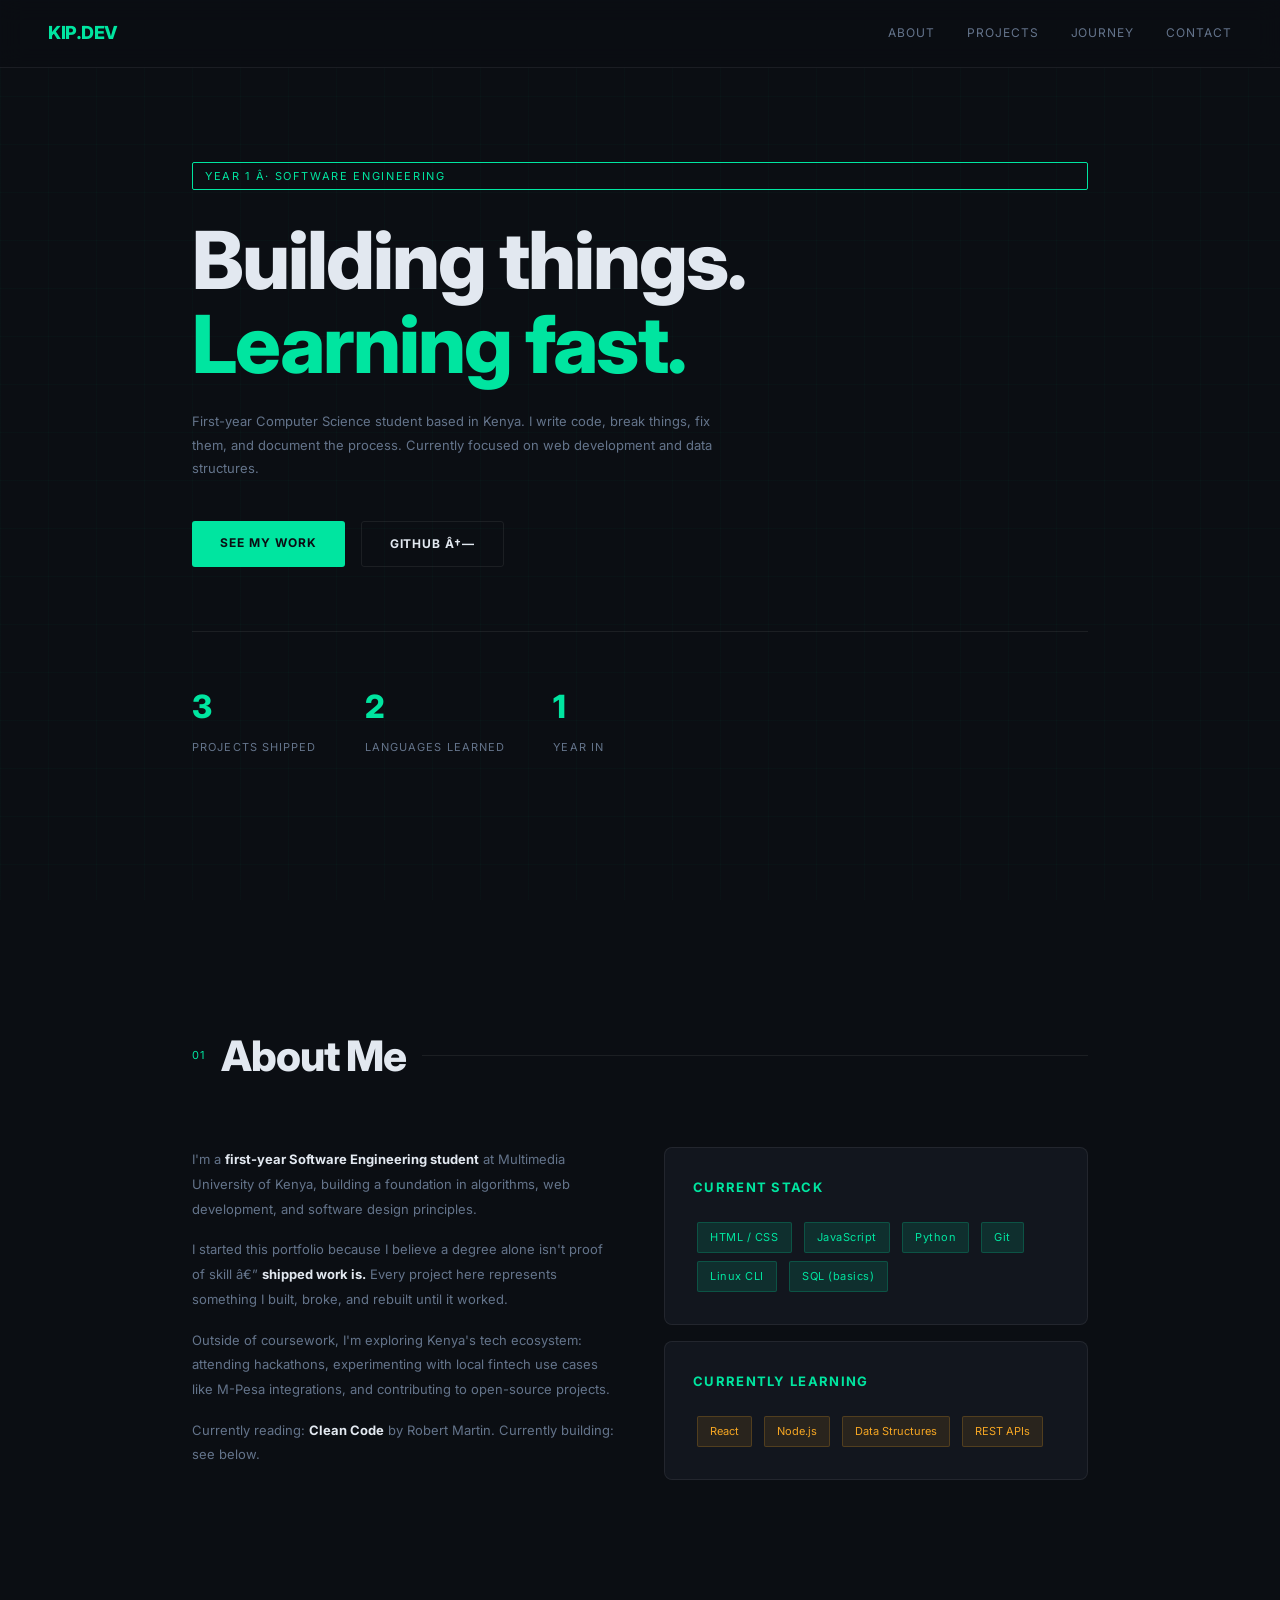
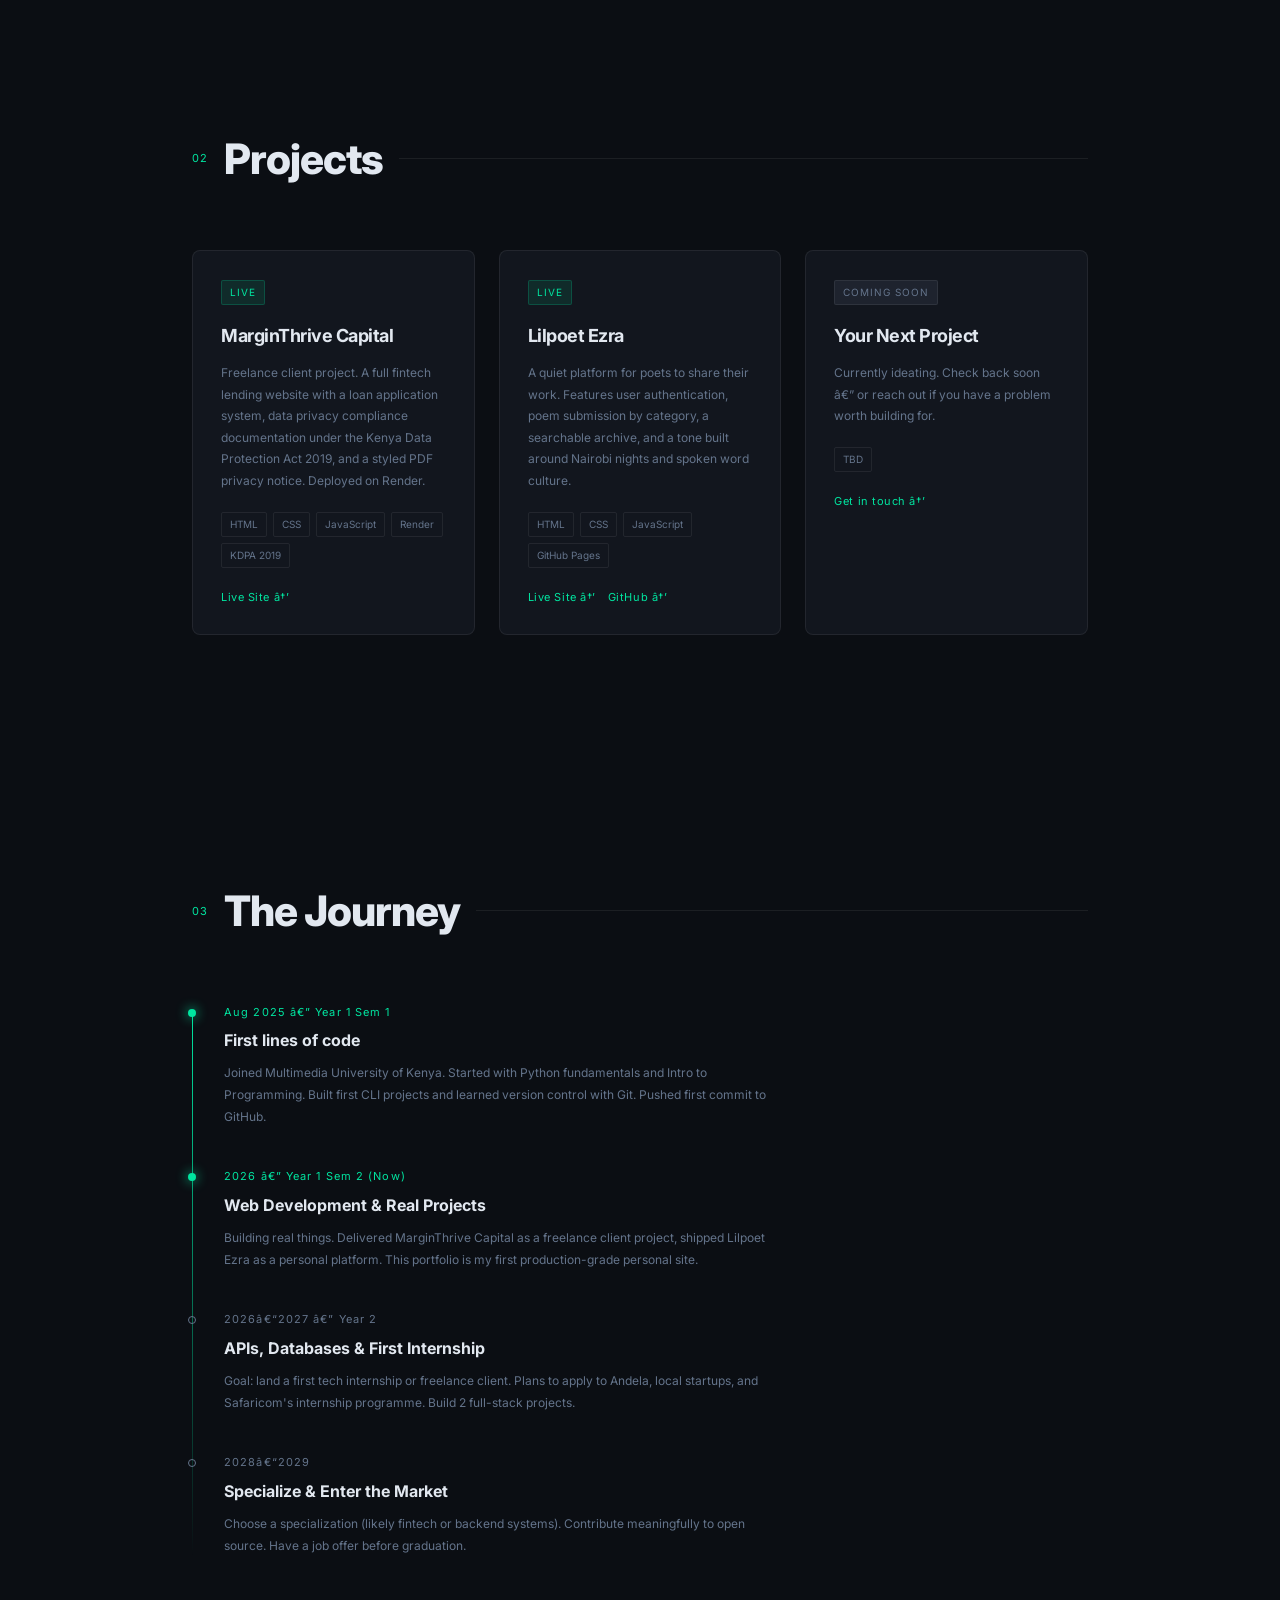
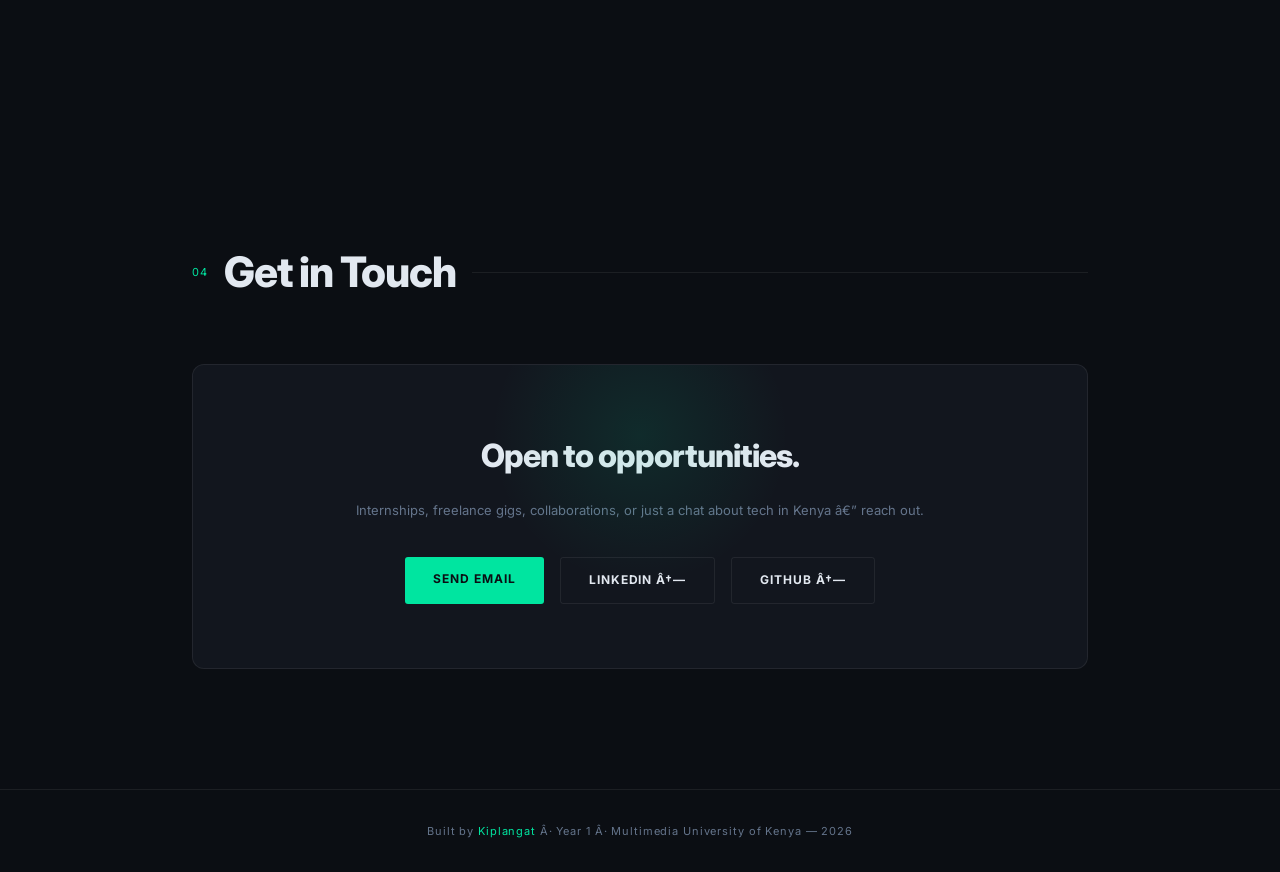
==== index.html @ d3eb3765 "Font changes" ====
﻿<!DOCTYPE html>
<html lang="en">

<head>
  <meta charset="UTF-8" />
  <meta name="viewport" content="width=device-width, initial-scale=1.0" />
  <meta name="description"
    content="Portfolio of Kiplangat, a first-year Software Engineering student in Kenya building web apps, fintech projects, and real-world software." />
  <title>Kiplangat â€” Software Engineer in Progress</title>
  <link
    href="https://fonts.googleapis.com/css2?family=Inter:wght@400;500;600;700;800&display=swap"
    rel="stylesheet" />
  <style>
    :root {
      --bg: #0b0e13;
      --surface: #12161e;
      --surface2: #1a1f2b;
      --green: #00e5a0;
      --green-dim: rgba(0, 229, 160, 0.12);
      --amber: #f5a623;
      --text: #e2e8f0;
      --muted: #64748b;
      --border: rgba(255, 255, 255, 0.07);
    }

    *,
    *::before,
    *::after {
      box-sizing: border-box;
      margin: 0;
      padding: 0;
    }

    html {
      scroll-behavior: smooth;
    }

    body {
      background: var(--bg);
      color: var(--text);
      font-family: 'Inter', sans-serif;
      font-size: 14px;
      line-height: 1.7;
      overflow-x: hidden;
    }

    /* â”€â”€ GRID NOISE OVERLAY â”€â”€ */
    body::before {
      content: '';
      position: fixed;
      inset: 0;
      background-image:
        linear-gradient(rgba(0, 229, 160, 0.025) 1px, transparent 1px),
        linear-gradient(90deg, rgba(0, 229, 160, 0.025) 1px, transparent 1px);
      background-size: 48px 48px;
      pointer-events: none;
      z-index: 0;
    }

    /* â”€â”€ NAV â”€â”€ */
    nav {
      position: fixed;
      top: 0;
      left: 0;
      right: 0;
      display: flex;
      justify-content: space-between;
      align-items: center;
      padding: 18px 48px;
      background: rgba(11, 14, 19, 0.85);
      backdrop-filter: blur(12px);
      border-bottom: 1px solid var(--border);
      z-index: 100;
    }

    .nav-logo {
      font-family: 'Inter', sans-serif;
      font-weight: 800;
      font-size: 18px;
      color: var(--green);
      letter-spacing: -0.5px;
    }

    .nav-links {
      display: flex;
      gap: 32px;
    }

    .nav-links a {
      color: var(--muted);
      text-decoration: none;
      font-size: 12px;
      letter-spacing: 0.08em;
      text-transform: uppercase;
      transition: color 0.2s;
    }

    .nav-links a:hover {
      color: var(--green);
    }

    /* â”€â”€ SECTIONS â”€â”€ */
    section {
      position: relative;
      z-index: 1;
      max-width: 960px;
      margin: 0 auto;
      padding: 120px 32px;
    }

    /* â”€â”€ HERO â”€â”€ */
    #hero {
      min-height: 100vh;
      display: flex;
      flex-direction: column;
      justify-content: center;
      padding-top: 140px;
    }

    .hero-tag {
      display: inline-block;
      font-size: 11px;
      letter-spacing: 0.15em;
      text-transform: uppercase;
      color: var(--green);
      border: 1px solid var(--green);
      padding: 4px 12px;
      border-radius: 2px;
      margin-bottom: 28px;
      opacity: 0;
      animation: fadeUp 0.6s 0.2s forwards;
    }

    h1 {
      font-family: 'Inter', sans-serif;
      font-size: clamp(42px, 7vw, 80px);
      font-weight: 800;
      line-height: 1.05;
      letter-spacing: -2px;
      opacity: 0;
      animation: fadeUp 0.6s 0.4s forwards;
    }

    h1 span {
      color: var(--green);
    }

    .hero-sub {
      margin-top: 24px;
      max-width: 520px;
      color: var(--muted);
      font-size: 13px;
      line-height: 1.8;
      opacity: 0;
      animation: fadeUp 0.6s 0.6s forwards;
    }

    .hero-cta {
      margin-top: 40px;
      display: flex;
      gap: 16px;
      flex-wrap: wrap;
      opacity: 0;
      animation: fadeUp 0.6s 0.8s forwards;
    }

    .btn {
      display: inline-block;
      text-decoration: none;
      font-family: 'Inter', sans-serif;
      font-size: 12px;
      font-weight: 700;
      letter-spacing: 0.08em;
      text-transform: uppercase;
      padding: 12px 28px;
      border-radius: 3px;
      transition: all 0.2s;
      cursor: pointer;
    }

    .btn-primary {
      background: var(--green);
      color: #0b0e13;
    }

    .btn-primary:hover {
      background: #00ffb3;
      transform: translateY(-2px);
    }

    .btn-outline {
      border: 1px solid var(--border);
      color: var(--text);
      background: transparent;
    }

    .btn-outline:hover {
      border-color: var(--green);
      color: var(--green);
    }

    .hero-stats {
      display: flex;
      gap: 48px;
      margin-top: 64px;
      padding-top: 48px;
      border-top: 1px solid var(--border);
      opacity: 0;
      animation: fadeUp 0.6s 1s forwards;
    }

    .stat-num {
      font-family: 'Inter', sans-serif;
      font-size: 32px;
      font-weight: 800;
      color: var(--green);
      display: block;
    }

    .stat-label {
      font-size: 11px;
      color: var(--muted);
      letter-spacing: 0.1em;
      text-transform: uppercase;
    }

    /* â”€â”€ SECTION HEADERS â”€â”€ */
    .section-header {
      display: flex;
      align-items: center;
      gap: 16px;
      margin-bottom: 56px;
    }

    .section-num {
      font-size: 11px;
      color: var(--green);
      letter-spacing: 0.1em;
    }

    h2 {
      font-family: 'Inter', sans-serif;
      font-size: clamp(28px, 4vw, 42px);
      font-weight: 800;
      letter-spacing: -1px;
    }

    .section-line {
      flex: 1;
      height: 1px;
      background: var(--border);
    }

    /* â”€â”€ ABOUT â”€â”€ */
    .about-grid {
      display: grid;
      grid-template-columns: 1fr 1fr;
      gap: 48px;
      align-items: start;
    }

    .about-text p {
      color: var(--muted);
      margin-bottom: 16px;
      font-size: 13px;
      line-height: 1.9;
    }

    .about-text p strong {
      color: var(--text);
    }

    .stack-box {
      background: var(--surface);
      border: 1px solid var(--border);
      border-radius: 8px;
      padding: 28px;
    }

    .stack-box h3 {
      font-family: 'Inter', sans-serif;
      font-size: 13px;
      font-weight: 700;
      text-transform: uppercase;
      letter-spacing: 0.1em;
      color: var(--green);
      margin-bottom: 20px;
    }

    .skill-chip {
      display: inline-block;
      background: var(--green-dim);
      color: var(--green);
      font-size: 11px;
      padding: 5px 12px;
      border-radius: 2px;
      margin: 4px;
      border: 1px solid rgba(0, 229, 160, 0.2);
      letter-spacing: 0.05em;
    }

    .learning-chip {
      display: inline-block;
      background: rgba(245, 166, 35, 0.1);
      color: var(--amber);
      font-size: 11px;
      padding: 5px 12px;
      border-radius: 2px;
      margin: 4px;
      border: 1px solid rgba(245, 166, 35, 0.2);
    }

    /* â”€â”€ PROJECTS â”€â”€ */
    .projects-grid {
      display: grid;
      grid-template-columns: repeat(auto-fill, minmax(280px, 1fr));
      gap: 24px;
    }

    .project-card {
      background: var(--surface);
      border: 1px solid var(--border);
      border-radius: 8px;
      padding: 28px;
      transition: border-color 0.25s, transform 0.25s;
      position: relative;
      overflow: hidden;
    }

    .project-card::after {
      content: '';
      position: absolute;
      top: 0;
      left: 0;
      right: 0;
      height: 2px;
      background: var(--green);
      transform: scaleX(0);
      transform-origin: left;
      transition: transform 0.3s;
    }

    .project-card:hover {
      border-color: rgba(0, 229, 160, 0.3);
      transform: translateY(-4px);
    }

    .project-card:hover::after {
      transform: scaleX(1);
    }

    .project-status {
      display: inline-block;
      font-size: 10px;
      letter-spacing: 0.1em;
      text-transform: uppercase;
      padding: 3px 8px;
      border-radius: 2px;
      margin-bottom: 16px;
    }

    .status-live {
      background: rgba(0, 229, 160, 0.1);
      color: var(--green);
      border: 1px solid rgba(0, 229, 160, 0.2);
    }

    .status-wip {
      background: rgba(245, 166, 35, 0.1);
      color: var(--amber);
      border: 1px solid rgba(245, 166, 35, 0.2);
    }

    .status-concept {
      background: rgba(100, 116, 139, 0.15);
      color: var(--muted);
      border: 1px solid var(--border);
    }

    .project-card h3 {
      font-family: 'Inter', sans-serif;
      font-size: 18px;
      font-weight: 700;
      margin-bottom: 10px;
      letter-spacing: -0.5px;
    }

    .project-card p {
      font-size: 12px;
      color: var(--muted);
      line-height: 1.8;
      margin-bottom: 20px;
    }

    .project-tags {
      display: flex;
      flex-wrap: wrap;
      gap: 6px;
      margin-bottom: 20px;
    }

    .tag {
      font-size: 10px;
      color: var(--muted);
      border: 1px solid var(--border);
      padding: 3px 8px;
      border-radius: 2px;
    }

    .project-links {
      display: flex;
      gap: 12px;
    }

    .project-links a {
      font-size: 11px;
      color: var(--green);
      text-decoration: none;
      letter-spacing: 0.05em;
      display: flex;
      align-items: center;
      gap: 4px;
      transition: opacity 0.2s;
    }

    .project-links a:hover {
      opacity: 0.7;
    }

    /* â”€â”€ ROADMAP â”€â”€ */
    .roadmap {
      position: relative;
      padding-left: 32px;
    }

    .roadmap::before {
      content: '';
      position: absolute;
      left: 0;
      top: 8px;
      bottom: 0;
      width: 1px;
      background: linear-gradient(to bottom, var(--green), transparent);
    }

    .roadmap-item {
      position: relative;
      margin-bottom: 40px;
    }

    .roadmap-item::before {
      content: '';
      position: absolute;
      left: -36px;
      top: 6px;
      width: 8px;
      height: 8px;
      border-radius: 50%;
      background: var(--green);
      box-shadow: 0 0 12px var(--green);
    }

    .roadmap-item.future::before {
      background: transparent;
      border: 1px solid var(--muted);
      box-shadow: none;
    }

    .roadmap-year {
      font-size: 11px;
      color: var(--green);
      letter-spacing: 0.1em;
      margin-bottom: 6px;
    }

    .roadmap-item.future .roadmap-year {
      color: var(--muted);
    }

    .roadmap-item h3 {
      font-family: 'Inter', sans-serif;
      font-size: 16px;
      font-weight: 700;
      margin-bottom: 8px;
    }

    .roadmap-item p {
      font-size: 12px;
      color: var(--muted);
      line-height: 1.8;
      max-width: 560px;
    }

    /* â”€â”€ CONTACT â”€â”€ */
    #contact {
      text-align: center;
    }

    .contact-box {
      background: var(--surface);
      border: 1px solid var(--border);
      border-radius: 12px;
      padding: 64px 48px;
      margin-top: 0;
      position: relative;
      overflow: hidden;
    }

    .contact-box::before {
      content: '';
      position: absolute;
      top: -80px;
      left: 50%;
      transform: translateX(-50%);
      width: 300px;
      height: 300px;
      background: radial-gradient(circle, rgba(0, 229, 160, 0.1) 0%, transparent 70%);
      pointer-events: none;
    }

    .contact-box h3 {
      font-family: 'Inter', sans-serif;
      font-size: 32px;
      font-weight: 800;
      letter-spacing: -1px;
      margin-bottom: 16px;
    }

    .contact-box p {
      color: var(--muted);
      font-size: 13px;
      margin-bottom: 36px;
    }

    .contact-links {
      display: flex;
      justify-content: center;
      gap: 16px;
      flex-wrap: wrap;
    }

    /* â”€â”€ FOOTER â”€â”€ */
    footer {
      text-align: center;
      padding: 32px;
      border-top: 1px solid var(--border);
      font-size: 11px;
      color: var(--muted);
      position: relative;
      z-index: 1;
      letter-spacing: 0.08em;
    }

    footer span {
      color: var(--green);
    }

    /* â”€â”€ ANIMATIONS â”€â”€ */
    @keyframes fadeUp {
      from {
        opacity: 0;
        transform: translateY(20px);
      }

      to {
        opacity: 1;
        transform: translateY(0);
      }
    }

    /* â”€â”€ RESPONSIVE â”€â”€ */
    @media (max-width: 640px) {
      nav {
        padding: 16px 20px;
      }

      .nav-links {
        gap: 16px;
      }

      section {
        padding: 80px 20px;
      }

      .about-grid {
        grid-template-columns: 1fr;
      }

      .hero-stats {
        gap: 24px;
        flex-wrap: wrap;
      }

      .contact-box {
        padding: 40px 24px;
      }
    }
  </style>
</head>

<body>

  <!-- â”€â”€ NAV â”€â”€ -->
  <nav>
    <div class="nav-logo">KIP.DEV</div>
    <div class="nav-links">
      <a href="#about">About</a>
      <a href="#projects">Projects</a>
      <a href="#roadmap">Journey</a>
      <a href="#contact">Contact</a>
    </div>
  </nav>
  <main>

    <!-- â”€â”€ HERO â”€â”€ -->
    <section id="hero">
      <div class="hero-tag">Year 1 Â· Software Engineering</div>
      <h1>Building things.<br /><span>Learning fast.</span></h1>
      <p class="hero-sub">
        First-year Computer Science student based in Kenya. I write code, break things, fix them, and document the
        process. Currently focused on web development and data structures.
      </p>
      <div class="hero-cta">
        <a href="#projects" class="btn btn-primary">See my work</a>
        <a href="https://github.com/KiplangatEzra06" target="_blank" rel="noopener noreferrer"
          class="btn btn-outline">GitHub â†—</a>
      </div>
      <div class="hero-stats">
        <div>
          <span class="stat-num">3</span>
          <span class="stat-label">Projects shipped</span>
        </div>
        <div>
          <span class="stat-num">2</span>
          <span class="stat-label">Languages learned</span>
        </div>
        <div>
          <span class="stat-num">1</span>
          <span class="stat-label">Year in</span>
        </div>
      </div>
    </section>

    <!-- â”€â”€ ABOUT â”€â”€ -->
    <section id="about">
      <div class="section-header">
        <span class="section-num">01</span>
        <h2>About Me</h2>
        <div class="section-line"></div>
      </div>
      <div class="about-grid">
        <div class="about-text">
          <p>I'm a <strong>first-year Software Engineering student</strong> at Multimedia University of Kenya, building
            a foundation in algorithms, web development, and software design principles.</p>
          <p>I started this portfolio because I believe a degree alone isn't proof of skill â€” <strong>shipped work
              is.</strong> Every project here represents something I built, broke, and rebuilt until it worked.</p>
          <p>Outside of coursework, I'm exploring Kenya's tech ecosystem: attending hackathons, experimenting with local
            fintech use cases like M-Pesa integrations, and contributing to open-source projects.</p>
          <p>Currently reading: <strong>Clean Code</strong> by Robert Martin. Currently building: see below.</p>
        </div>
        <div>
          <div class="stack-box" style="margin-bottom:16px">
            <h3>Current Stack</h3>
            <span class="skill-chip">HTML / CSS</span>
            <span class="skill-chip">JavaScript</span>
            <span class="skill-chip">Python</span>
            <span class="skill-chip">Git</span>
            <span class="skill-chip">Linux CLI</span>
            <span class="skill-chip">SQL (basics)</span>
          </div>
          <div class="stack-box">
            <h3>Currently Learning</h3>
            <span class="learning-chip">React</span>
            <span class="learning-chip">Node.js</span>
            <span class="learning-chip">Data Structures</span>
            <span class="learning-chip">REST APIs</span>
          </div>
        </div>
      </div>
    </section>

    <!-- â”€â”€ PROJECTS â”€â”€ -->
    <section id="projects">
      <div class="section-header">
        <span class="section-num">02</span>
        <h2>Projects</h2>
        <div class="section-line"></div>
      </div>
      <div class="projects-grid">

        <div class="project-card">
          <div><span class="project-status status-live">Live</span></div>
          <h3>MarginThrive Capital</h3>
          <p>Freelance client project. A full fintech lending website with a loan application system, data privacy
            compliance documentation under the Kenya Data Protection Act 2019, and a styled PDF privacy notice. Deployed
            on Render.</p>
          <div class="project-tags">
            <span class="tag">HTML</span><span class="tag">CSS</span><span class="tag">JavaScript</span><span
              class="tag">Render</span><span class="tag">KDPA 2019</span>
          </div>
          <div class="project-links">
            <a href="https://marginthrive.onrender.com" target="_blank" rel="noopener noreferrer">Live Site â†’</a>
          </div>
        </div>

        <div class="project-card">
          <div><span class="project-status status-live">Live</span></div>
          <h3>Lilpoet Ezra</h3>
          <p>A quiet platform for poets to share their work. Features user authentication, poem submission by category,
            a searchable archive, and a tone built around Nairobi nights and spoken word culture.</p>
          <div class="project-tags">
            <span class="tag">HTML</span><span class="tag">CSS</span><span class="tag">JavaScript</span><span
              class="tag">GitHub Pages</span>
          </div>
          <div class="project-links">
            <a href="https://kiplangatezra06.github.io/lilpoet-ezra-site/" target="_blank"
              rel="noopener noreferrer">Live Site â†’</a>
            <a href="https://github.com/kiplangatezra06/lilpoet-ezra-site" target="_blank"
              rel="noopener noreferrer">GitHub â†’</a>
          </div>
        </div>

        <div class="project-card">
          <div><span class="project-status status-concept">Coming Soon</span></div>
          <h3>Your Next Project</h3>
          <p>Currently ideating. Check back soon â€” or reach out if you have a problem worth building for.</p>
          <div class="project-tags">
            <span class="tag">TBD</span>
          </div>
          <div class="project-links">
            <a href="#contact">Get in touch â†’</a>
          </div>
        </div>

      </div>
    </section>

    <!-- â”€â”€ JOURNEY / ROADMAP â”€â”€ -->
    <section id="roadmap">
      <div class="section-header">
        <span class="section-num">03</span>
        <h2>The Journey</h2>
        <div class="section-line"></div>
      </div>

      <div class="roadmap">

        <div class="roadmap-item">
          <div class="roadmap-year">Aug 2025 â€” Year 1 Sem 1</div>
          <h3>First lines of code</h3>
          <p>Joined Multimedia University of Kenya. Started with Python fundamentals and Intro to Programming. Built
            first CLI projects and learned version control with Git. Pushed first commit to GitHub.</p>
        </div>

        <div class="roadmap-item">
          <div class="roadmap-year">2026 â€” Year 1 Sem 2 (Now)</div>
          <h3>Web Development & Real Projects</h3>
          <p>Building real things. Delivered MarginThrive Capital as a freelance client project, shipped Lilpoet Ezra as
            a personal platform. This portfolio is my first production-grade personal site.</p>
        </div>

        <div class="roadmap-item future">
          <div class="roadmap-year">2026â€“2027 â€” Year 2</div>
          <h3>APIs, Databases & First Internship</h3>
          <p>Goal: land a first tech internship or freelance client. Plans to apply to Andela, local startups, and
            Safaricom's internship programme. Build 2 full-stack projects.</p>
        </div>

        <div class="roadmap-item future">
          <div class="roadmap-year">2028â€“2029</div>
          <h3>Specialize & Enter the Market</h3>
          <p>Choose a specialization (likely fintech or backend systems). Contribute meaningfully to open source. Have a
            job offer before graduation.</p>
        </div>

      </div>
    </section>

    <!-- â”€â”€ CONTACT â”€â”€ -->
    <section id="contact">
      <div class="section-header">
        <span class="section-num">04</span>
        <h2>Get in Touch</h2>
        <div class="section-line"></div>
      </div>
      <div class="contact-box">
        <h3>Open to opportunities.</h3>
        <p>Internships, freelance gigs, collaborations, or just a chat about tech in Kenya â€” reach out.</p>
        <div class="contact-links">
          <a href="mailto:tonuiezra06@gmail.com" class="btn btn-primary">Send Email</a>
          <a href="https://www.linkedin.com/in/kiplangat-ezra-8417b7359" target="_blank" rel="noopener noreferrer"
            class="btn btn-outline">LinkedIn
            â†—</a>
          <a href="https://github.com/KiplangatEzra06" target="_blank" rel="noopener noreferrer"
            class="btn btn-outline">GitHub â†—</a>
        </div>
      </div>
    </section>
  </main>
  <footer>
    Built by <span>Kiplangat</span> Â· Year 1 Â· Multimedia University of Kenya &mdash; 2026
  </footer>

</body>

</html>
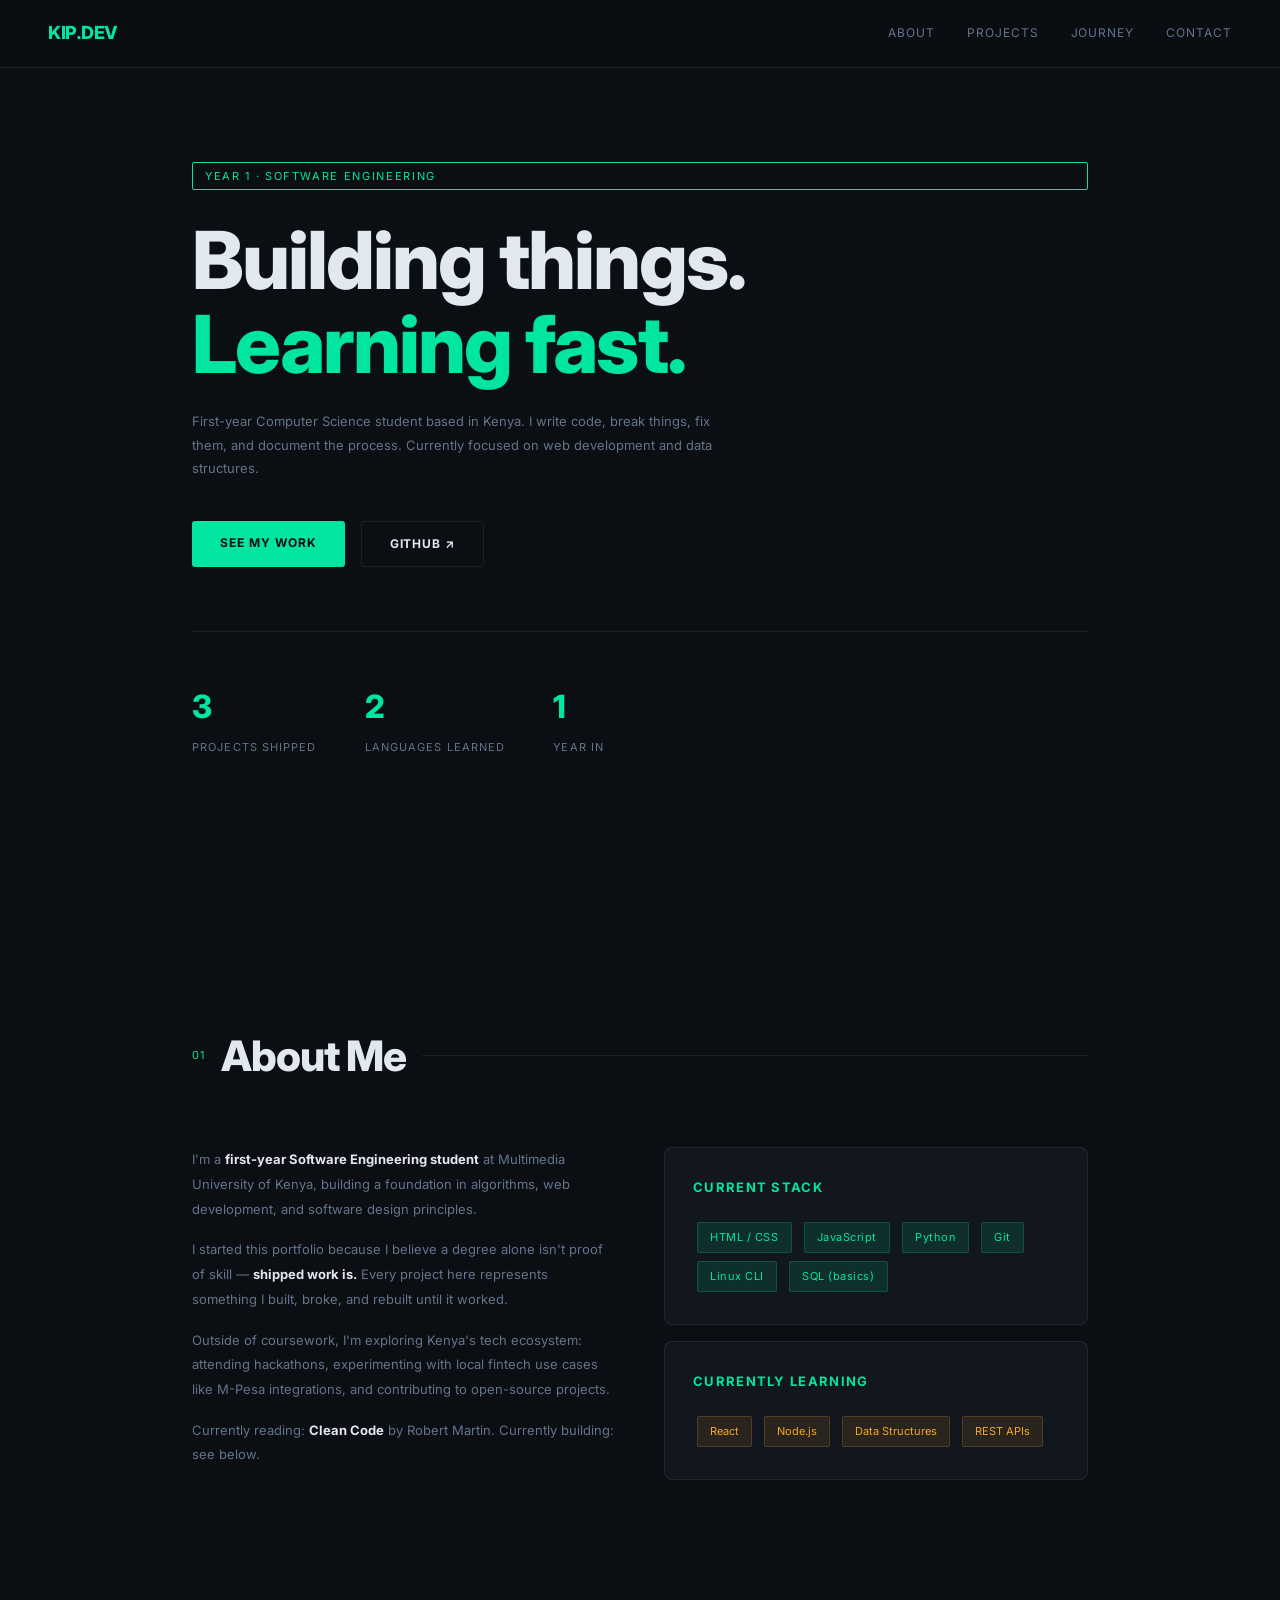
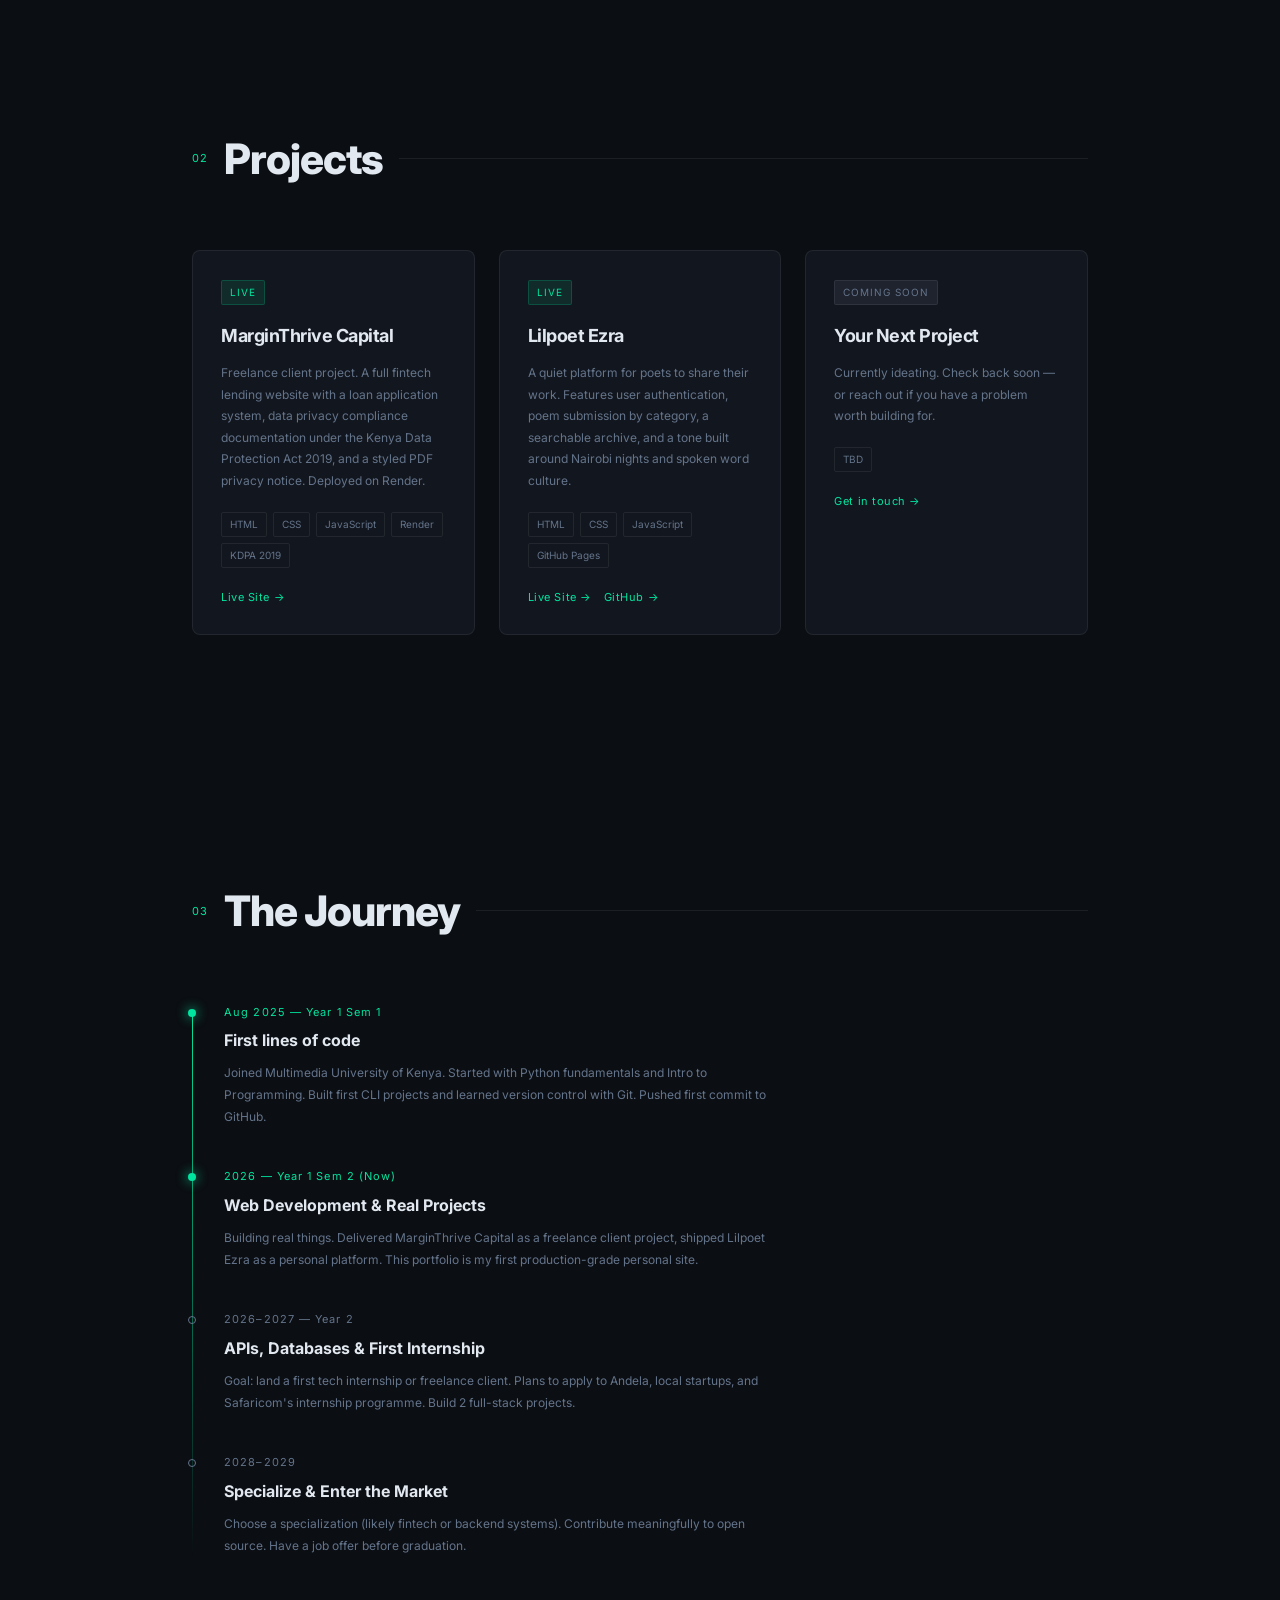
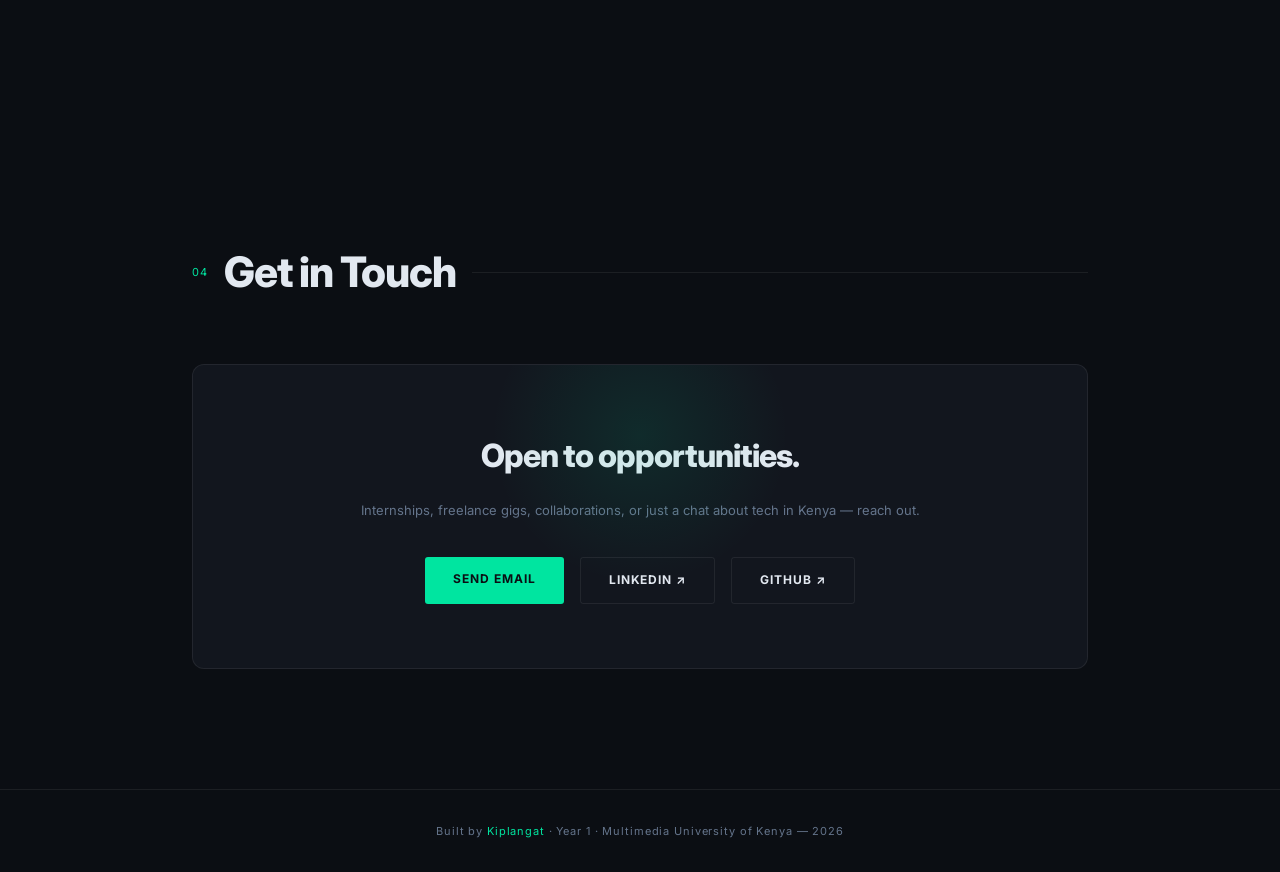
==== commit d193a107: "Symbols bug fix" ====
--- a/index.html
+++ b/index.html
@@ -6,10 +6,8 @@
   <meta name="viewport" content="width=device-width, initial-scale=1.0" />
   <meta name="description"
     content="Portfolio of Kiplangat, a first-year Software Engineering student in Kenya building web apps, fintech projects, and real-world software." />
-  <title>Kiplangat â€” Software Engineer in Progress</title>
-  <link
-    href="https://fonts.googleapis.com/css2?family=Inter:wght@400;500;600;700;800&display=swap"
-    rel="stylesheet" />
+  <title>Kiplangat — Software Engineer in Progress</title>
+  <link href="https://fonts.googleapis.com/css2?family=Inter:wght@400;500;600;700;800&display=swap" rel="stylesheet" />
   <style>
     :root {
       --bg: #0b0e13;
@@ -44,7 +42,7 @@
       overflow-x: hidden;
     }
 
-    /* â”€â”€ GRID NOISE OVERLAY â”€â”€ */
+    /* ── GRID NOISE OVERLAY ── */
     body::before {
       content: '';
       position: fixed;
@@ -57,7 +55,7 @@
       z-index: 0;
     }
 
-    /* â”€â”€ NAV â”€â”€ */
+    /* ── NAV ── */
     nav {
       position: fixed;
       top: 0;
@@ -99,7 +97,7 @@
       color: var(--green);
     }
 
-    /* â”€â”€ SECTIONS â”€â”€ */
+    /* ── SECTIONS ── */
     section {
       position: relative;
       z-index: 1;
@@ -108,7 +106,7 @@
       padding: 120px 32px;
     }
 
-    /* â”€â”€ HERO â”€â”€ */
+    /* ── HERO ── */
     #hero {
       min-height: 100vh;
       display: flex;
@@ -224,7 +222,7 @@
       text-transform: uppercase;
     }
 
-    /* â”€â”€ SECTION HEADERS â”€â”€ */
+    /* ── SECTION HEADERS ── */
     .section-header {
       display: flex;
       align-items: center;
@@ -251,7 +249,7 @@
       background: var(--border);
     }
 
-    /* â”€â”€ ABOUT â”€â”€ */
+    /* ── ABOUT ── */
     .about-grid {
       display: grid;
       grid-template-columns: 1fr 1fr;
@@ -310,7 +308,7 @@
       border: 1px solid rgba(245, 166, 35, 0.2);
     }
 
-    /* â”€â”€ PROJECTS â”€â”€ */
+    /* ── PROJECTS ── */
     .projects-grid {
       display: grid;
       grid-template-columns: repeat(auto-fill, minmax(280px, 1fr));
@@ -427,7 +425,7 @@
       opacity: 0.7;
     }
 
-    /* â”€â”€ ROADMAP â”€â”€ */
+    /* ── ROADMAP ── */
     .roadmap {
       position: relative;
       padding-left: 32px;
@@ -491,7 +489,7 @@
       max-width: 560px;
     }
 
-    /* â”€â”€ CONTACT â”€â”€ */
+    /* ── CONTACT ── */
     #contact {
       text-align: center;
     }
@@ -539,7 +537,7 @@
       flex-wrap: wrap;
     }
 
-    /* â”€â”€ FOOTER â”€â”€ */
+    /* ── FOOTER ── */
     footer {
       text-align: center;
       padding: 32px;
@@ -555,7 +553,7 @@
       color: var(--green);
     }
 
-    /* â”€â”€ ANIMATIONS â”€â”€ */
+    /* ── ANIMATIONS ── */
     @keyframes fadeUp {
       from {
         opacity: 0;
@@ -568,7 +566,7 @@
       }
     }
 
-    /* â”€â”€ RESPONSIVE â”€â”€ */
+    /* ── RESPONSIVE ── */
     @media (max-width: 640px) {
       nav {
         padding: 16px 20px;
@@ -600,7 +598,7 @@
 
 <body>
 
-  <!-- â”€â”€ NAV â”€â”€ -->
+  <!-- ── NAV ── -->
   <nav>
     <div class="nav-logo">KIP.DEV</div>
     <div class="nav-links">
@@ -612,9 +610,9 @@
   </nav>
   <main>
 
-    <!-- â”€â”€ HERO â”€â”€ -->
+    <!-- ── HERO ── -->
     <section id="hero">
-      <div class="hero-tag">Year 1 Â· Software Engineering</div>
+      <div class="hero-tag">Year 1 · Software Engineering</div>
       <h1>Building things.<br /><span>Learning fast.</span></h1>
       <p class="hero-sub">
         First-year Computer Science student based in Kenya. I write code, break things, fix them, and document the
@@ -622,8 +620,8 @@
       </p>
       <div class="hero-cta">
         <a href="#projects" class="btn btn-primary">See my work</a>
-        <a href="https://github.com/KiplangatEzra06" target="_blank" rel="noopener noreferrer"
-          class="btn btn-outline">GitHub â†—</a>
+        <a href="https://github.com/kiplangatezra06" target="_blank" rel="noopener noreferrer"
+          class="btn btn-outline">GitHub ↗</a>
       </div>
       <div class="hero-stats">
         <div>
@@ -641,7 +639,7 @@
       </div>
     </section>
 
-    <!-- â”€â”€ ABOUT â”€â”€ -->
+    <!-- ── ABOUT ── -->
     <section id="about">
       <div class="section-header">
         <span class="section-num">01</span>
@@ -652,7 +650,7 @@
         <div class="about-text">
           <p>I'm a <strong>first-year Software Engineering student</strong> at Multimedia University of Kenya, building
             a foundation in algorithms, web development, and software design principles.</p>
-          <p>I started this portfolio because I believe a degree alone isn't proof of skill â€” <strong>shipped work
+          <p>I started this portfolio because I believe a degree alone isn't proof of skill — <strong>shipped work
               is.</strong> Every project here represents something I built, broke, and rebuilt until it worked.</p>
           <p>Outside of coursework, I'm exploring Kenya's tech ecosystem: attending hackathons, experimenting with local
             fintech use cases like M-Pesa integrations, and contributing to open-source projects.</p>
@@ -679,7 +677,7 @@
       </div>
     </section>
 
-    <!-- â”€â”€ PROJECTS â”€â”€ -->
+    <!-- ── PROJECTS ── -->
     <section id="projects">
       <div class="section-header">
         <span class="section-num">02</span>
@@ -699,7 +697,7 @@
               class="tag">Render</span><span class="tag">KDPA 2019</span>
           </div>
           <div class="project-links">
-            <a href="https://marginthrive.onrender.com" target="_blank" rel="noopener noreferrer">Live Site â†’</a>
+            <a href="https://marginthrive.onrender.com" target="_blank" rel="noopener noreferrer">Live Site →</a>
           </div>
         </div>
 
@@ -714,28 +712,28 @@
           </div>
           <div class="project-links">
             <a href="https://kiplangatezra06.github.io/lilpoet-ezra-site/" target="_blank"
-              rel="noopener noreferrer">Live Site â†’</a>
+              rel="noopener noreferrer">Live Site →</a>
             <a href="https://github.com/kiplangatezra06/lilpoet-ezra-site" target="_blank"
-              rel="noopener noreferrer">GitHub â†’</a>
+              rel="noopener noreferrer">GitHub →</a>
           </div>
         </div>
 
         <div class="project-card">
           <div><span class="project-status status-concept">Coming Soon</span></div>
           <h3>Your Next Project</h3>
-          <p>Currently ideating. Check back soon â€” or reach out if you have a problem worth building for.</p>
+          <p>Currently ideating. Check back soon — or reach out if you have a problem worth building for.</p>
           <div class="project-tags">
             <span class="tag">TBD</span>
           </div>
           <div class="project-links">
-            <a href="#contact">Get in touch â†’</a>
+            <a href="#contact">Get in touch →</a>
           </div>
         </div>
 
       </div>
     </section>
 
-    <!-- â”€â”€ JOURNEY / ROADMAP â”€â”€ -->
+    <!-- ── JOURNEY / ROADMAP ── -->
     <section id="roadmap">
       <div class="section-header">
         <span class="section-num">03</span>
@@ -746,28 +744,28 @@
       <div class="roadmap">
 
         <div class="roadmap-item">
-          <div class="roadmap-year">Aug 2025 â€” Year 1 Sem 1</div>
+          <div class="roadmap-year">Aug 2025 — Year 1 Sem 1</div>
           <h3>First lines of code</h3>
           <p>Joined Multimedia University of Kenya. Started with Python fundamentals and Intro to Programming. Built
             first CLI projects and learned version control with Git. Pushed first commit to GitHub.</p>
         </div>
 
         <div class="roadmap-item">
-          <div class="roadmap-year">2026 â€” Year 1 Sem 2 (Now)</div>
+          <div class="roadmap-year">2026 — Year 1 Sem 2 (Now)</div>
           <h3>Web Development & Real Projects</h3>
           <p>Building real things. Delivered MarginThrive Capital as a freelance client project, shipped Lilpoet Ezra as
             a personal platform. This portfolio is my first production-grade personal site.</p>
         </div>
 
         <div class="roadmap-item future">
-          <div class="roadmap-year">2026â€“2027 â€” Year 2</div>
+          <div class="roadmap-year">2026–2027 — Year 2</div>
           <h3>APIs, Databases & First Internship</h3>
           <p>Goal: land a first tech internship or freelance client. Plans to apply to Andela, local startups, and
             Safaricom's internship programme. Build 2 full-stack projects.</p>
         </div>
 
         <div class="roadmap-item future">
-          <div class="roadmap-year">2028â€“2029</div>
+          <div class="roadmap-year">2028–2029</div>
           <h3>Specialize & Enter the Market</h3>
           <p>Choose a specialization (likely fintech or backend systems). Contribute meaningfully to open source. Have a
             job offer before graduation.</p>
@@ -776,7 +774,7 @@
       </div>
     </section>
 
-    <!-- â”€â”€ CONTACT â”€â”€ -->
+    <!-- ── CONTACT ── -->
     <section id="contact">
       <div class="section-header">
         <span class="section-num">04</span>
@@ -785,22 +783,22 @@
       </div>
       <div class="contact-box">
         <h3>Open to opportunities.</h3>
-        <p>Internships, freelance gigs, collaborations, or just a chat about tech in Kenya â€” reach out.</p>
+        <p>Internships, freelance gigs, collaborations, or just a chat about tech in Kenya — reach out.</p>
         <div class="contact-links">
           <a href="mailto:tonuiezra06@gmail.com" class="btn btn-primary">Send Email</a>
           <a href="https://www.linkedin.com/in/kiplangat-ezra-8417b7359" target="_blank" rel="noopener noreferrer"
             class="btn btn-outline">LinkedIn
-            â†—</a>
-          <a href="https://github.com/KiplangatEzra06" target="_blank" rel="noopener noreferrer"
-            class="btn btn-outline">GitHub â†—</a>
+            ↗</a>
+          <a href="https://github.com/kiplangatezra06" target="_blank" rel="noopener noreferrer"
+            class="btn btn-outline">GitHub ↗</a>
         </div>
       </div>
     </section>
   </main>
   <footer>
-    Built by <span>Kiplangat</span> Â· Year 1 Â· Multimedia University of Kenya &mdash; 2026
+    Built by <span>Kiplangat</span> · Year 1 · Multimedia University of Kenya &mdash; 2026
   </footer>
 
 </body>
 
-</html>
+</html>
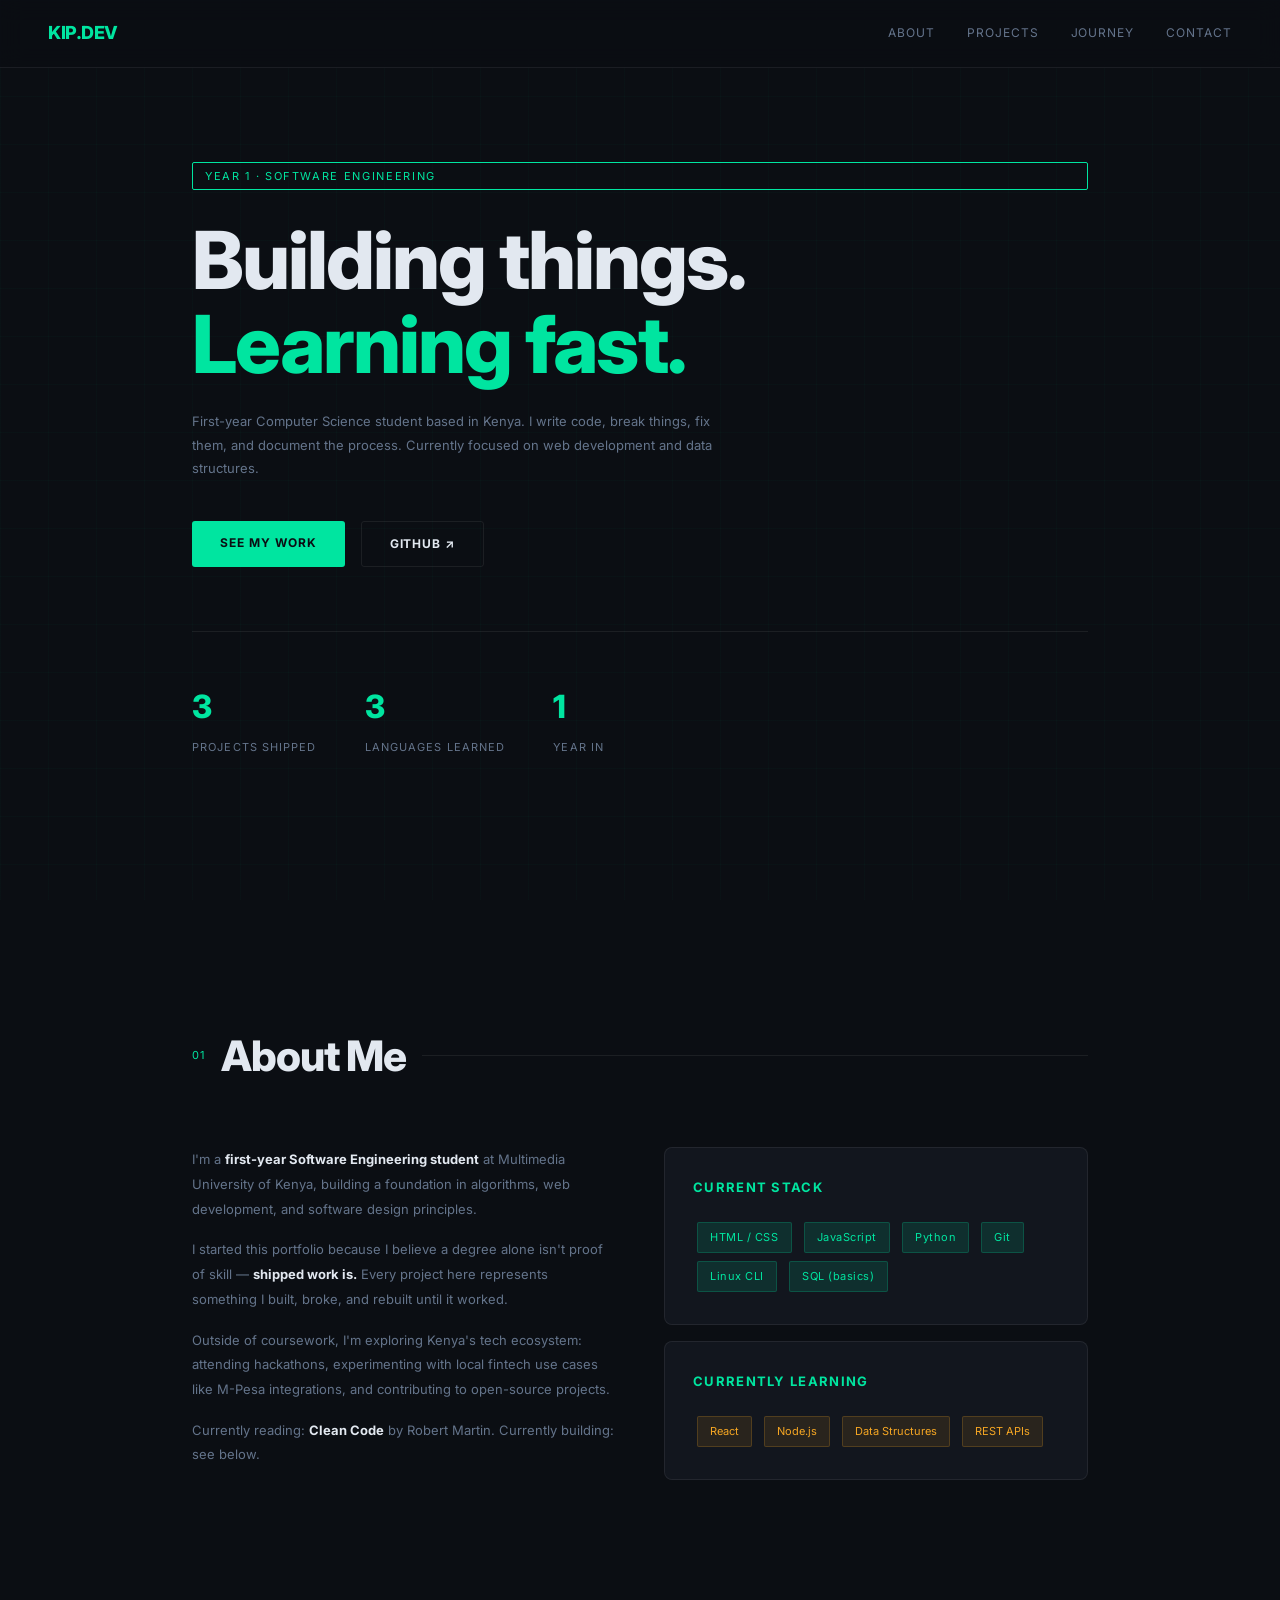
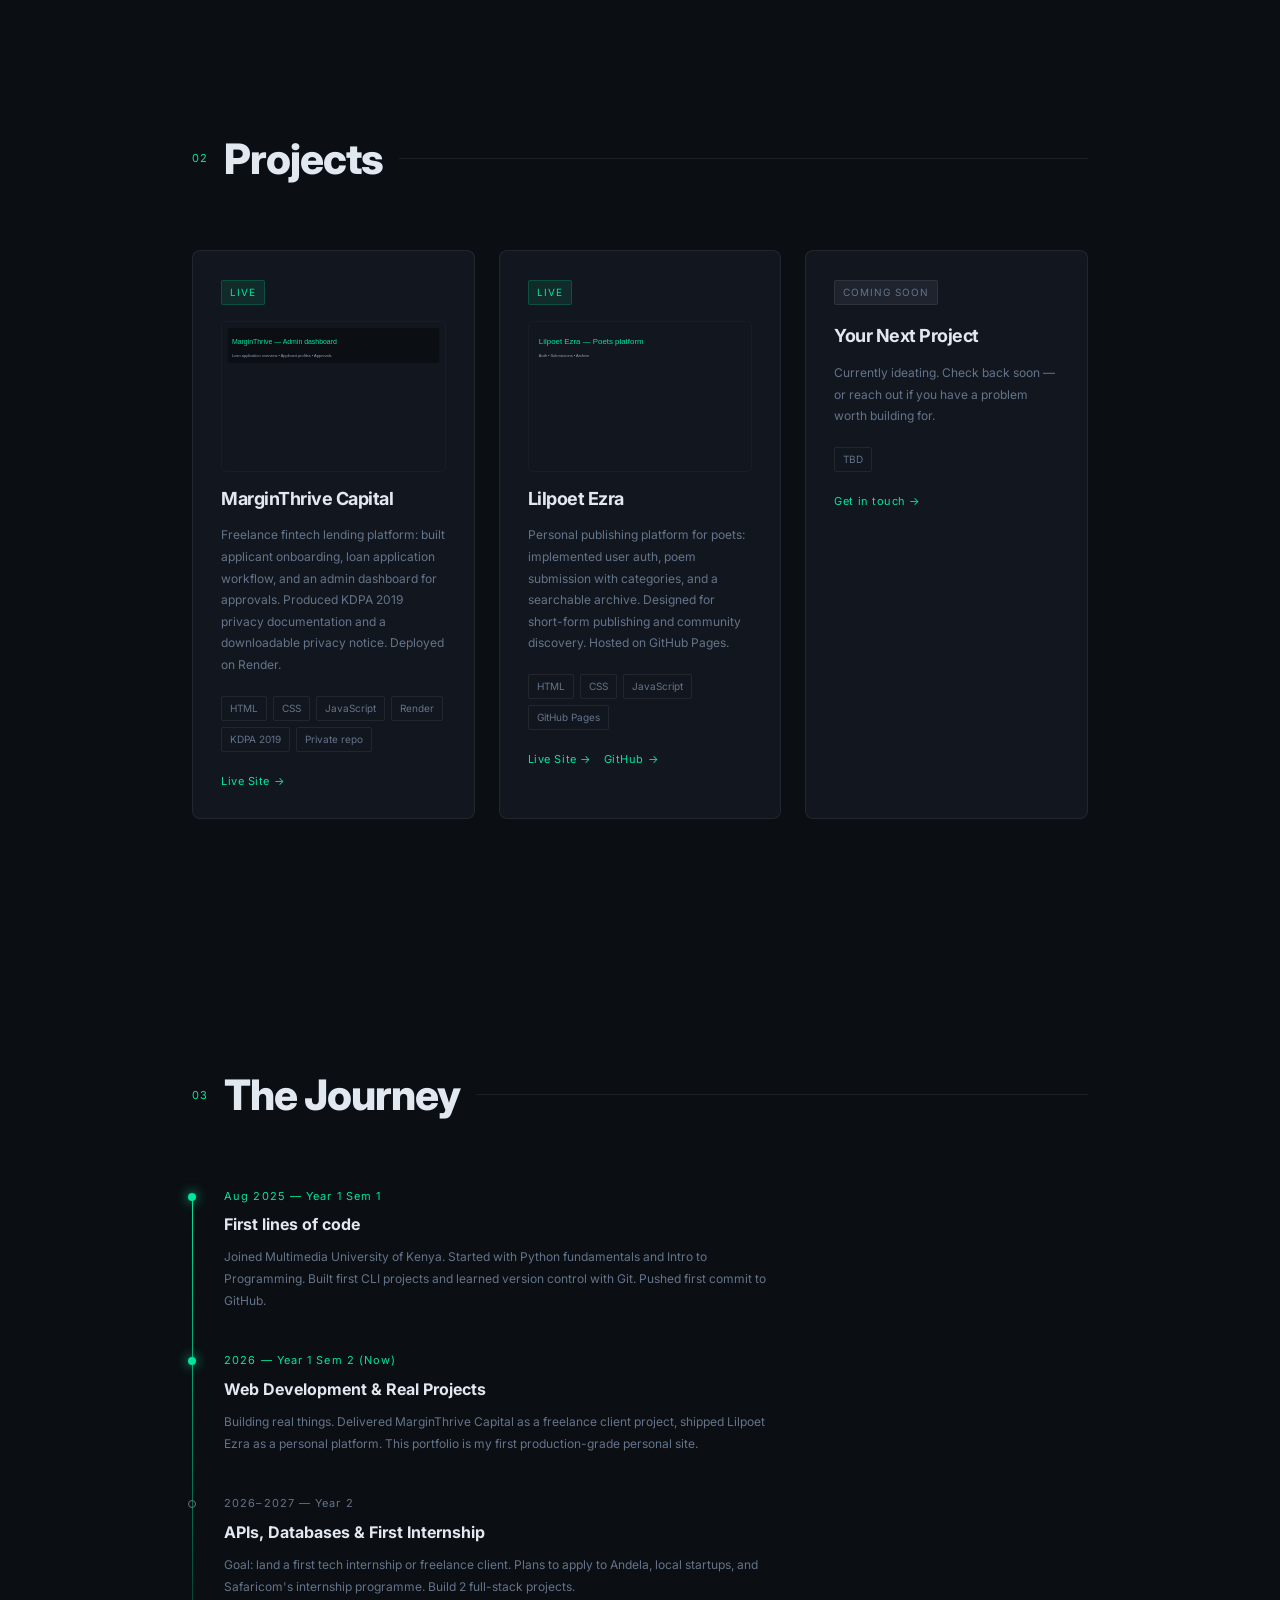
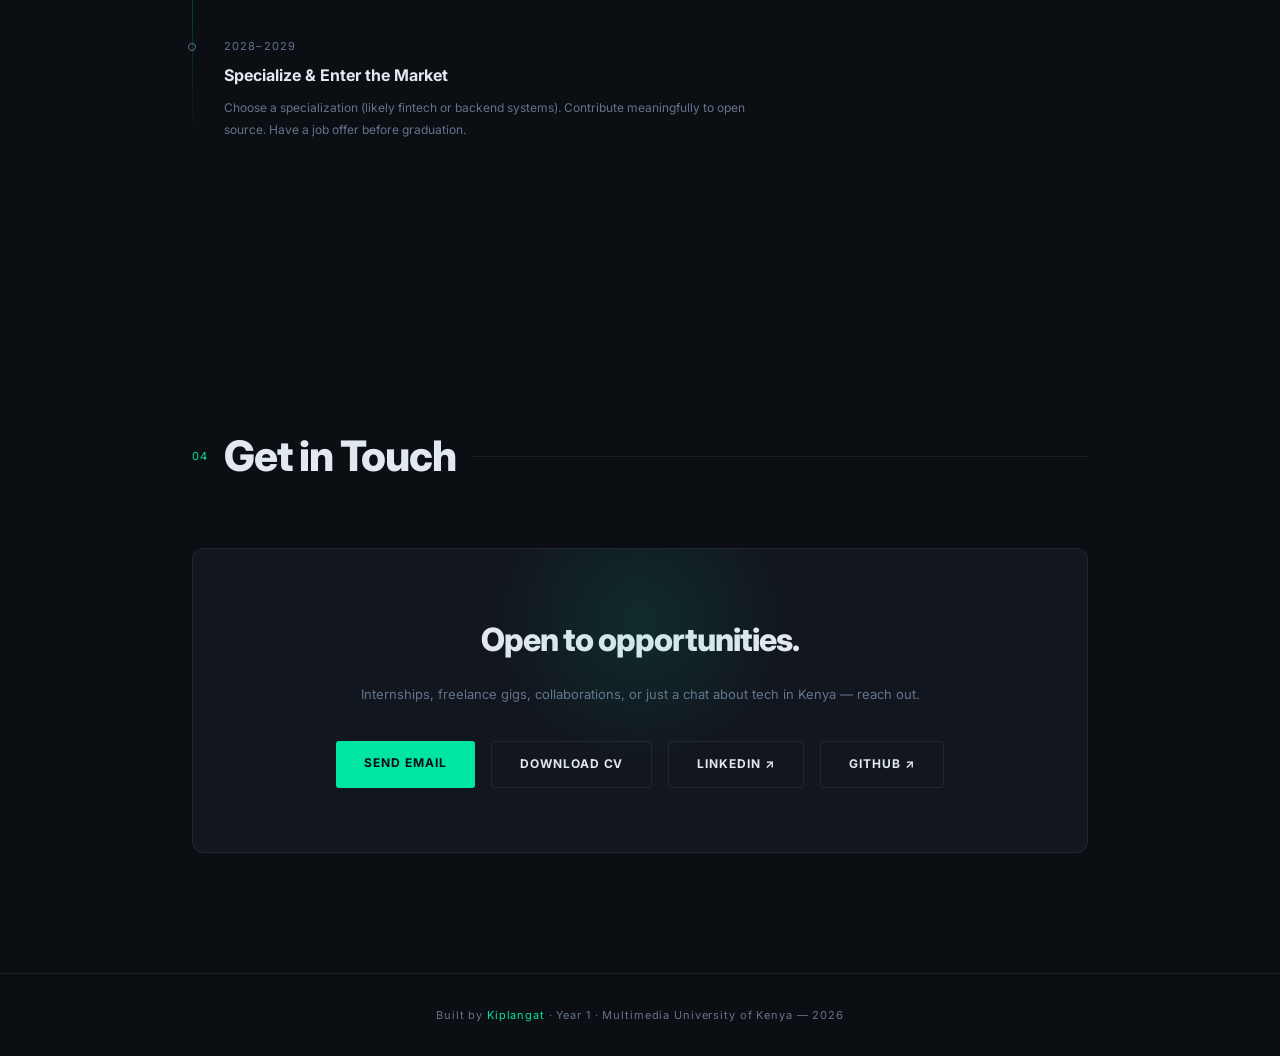
==== commit 94ed1736: "Enhance: add project screenshots, favicon, CV download, OG tags, sharpen descriptions, update contac" ====
--- a/index.html
+++ b/index.html
@@ -7,6 +7,11 @@
   <meta name="description"
     content="Portfolio of Kiplangat, a first-year Software Engineering student in Kenya building web apps, fintech projects, and real-world software." />
   <title>Kiplangat — Software Engineer in Progress</title>
+  <link rel="icon" href="favicon.svg" type="image/svg+xml">
+  <meta property="og:title" content="Kiplangat — Software Engineer in Progress">
+  <meta property="og:description" content="I build web apps and fintech projects — available for internships and freelance.">
+  <meta property="og:image" content="og-image.svg">
+  <meta name="twitter:card" content="summary_large_image">
   <link href="https://fonts.googleapis.com/css2?family=Inter:wght@400;500;600;700;800&display=swap" rel="stylesheet" />
   <style>
     :root {
@@ -325,6 +330,15 @@
       overflow: hidden;
     }
 
+    .project-thumb {
+      width: 100%;
+      height: auto;
+      border-radius: 6px;
+      display: block;
+      margin-bottom: 12px;
+      border: 1px solid rgba(255,255,255,0.03);
+    }
+
     .project-card::after {
       content: '';
       position: absolute;
@@ -629,7 +643,7 @@
           <span class="stat-label">Projects shipped</span>
         </div>
         <div>
-          <span class="stat-num">2</span>
+          <span class="stat-num">3</span>
           <span class="stat-label">Languages learned</span>
         </div>
         <div>
@@ -688,13 +702,14 @@
 
         <div class="project-card">
           <div><span class="project-status status-live">Live</span></div>
+          <img src="marginthrive-screenshot.svg" alt="MarginThrive screenshot" class="project-thumb">
           <h3>MarginThrive Capital</h3>
-          <p>Freelance client project. A full fintech lending website with a loan application system, data privacy
-            compliance documentation under the Kenya Data Protection Act 2019, and a styled PDF privacy notice. Deployed
+          <p>Freelance fintech lending platform: built applicant onboarding, loan application workflow, and an admin
+            dashboard for approvals. Produced KDPA 2019 privacy documentation and a downloadable privacy notice. Deployed
             on Render.</p>
           <div class="project-tags">
             <span class="tag">HTML</span><span class="tag">CSS</span><span class="tag">JavaScript</span><span
-              class="tag">Render</span><span class="tag">KDPA 2019</span>
+              class="tag">Render</span><span class="tag">KDPA 2019</span><span class="tag">Private repo</span>
           </div>
           <div class="project-links">
             <a href="https://marginthrive.onrender.com" target="_blank" rel="noopener noreferrer">Live Site →</a>
@@ -703,9 +718,10 @@
 
         <div class="project-card">
           <div><span class="project-status status-live">Live</span></div>
+          <img src="lilpoet-screenshot.svg" alt="Lilpoet Ezra screenshot" class="project-thumb">
           <h3>Lilpoet Ezra</h3>
-          <p>A quiet platform for poets to share their work. Features user authentication, poem submission by category,
-            a searchable archive, and a tone built around Nairobi nights and spoken word culture.</p>
+          <p>Personal publishing platform for poets: implemented user auth, poem submission with categories, and a
+            searchable archive. Designed for short-form publishing and community discovery. Hosted on GitHub Pages.</p>
           <div class="project-tags">
             <span class="tag">HTML</span><span class="tag">CSS</span><span class="tag">JavaScript</span><span
               class="tag">GitHub Pages</span>
@@ -784,14 +800,15 @@
       <div class="contact-box">
         <h3>Open to opportunities.</h3>
         <p>Internships, freelance gigs, collaborations, or just a chat about tech in Kenya — reach out.</p>
-        <div class="contact-links">
-          <a href="mailto:tonuiezra06@gmail.com" class="btn btn-primary">Send Email</a>
-          <a href="https://www.linkedin.com/in/kiplangat-ezra-8417b7359" target="_blank" rel="noopener noreferrer"
-            class="btn btn-outline">LinkedIn
-            ↗</a>
-          <a href="https://github.com/kiplangatezra06" target="_blank" rel="noopener noreferrer"
-            class="btn btn-outline">GitHub ↗</a>
-        </div>
+          <div class="contact-links">
+            <a href="mailto:kiplangatezra@gmail.com" class="btn btn-primary">Send Email</a>
+            <a href="resume.pdf" download class="btn btn-outline">Download CV</a>
+            <a href="https://www.linkedin.com/in/kiplangat-ezra-8417b7359" target="_blank" rel="noopener noreferrer"
+              class="btn btn-outline">LinkedIn
+              ↗</a>
+            <a href="https://github.com/kiplangatezra06" target="_blank" rel="noopener noreferrer"
+              class="btn btn-outline">GitHub ↗</a>
+          </div>
       </div>
     </section>
   </main>
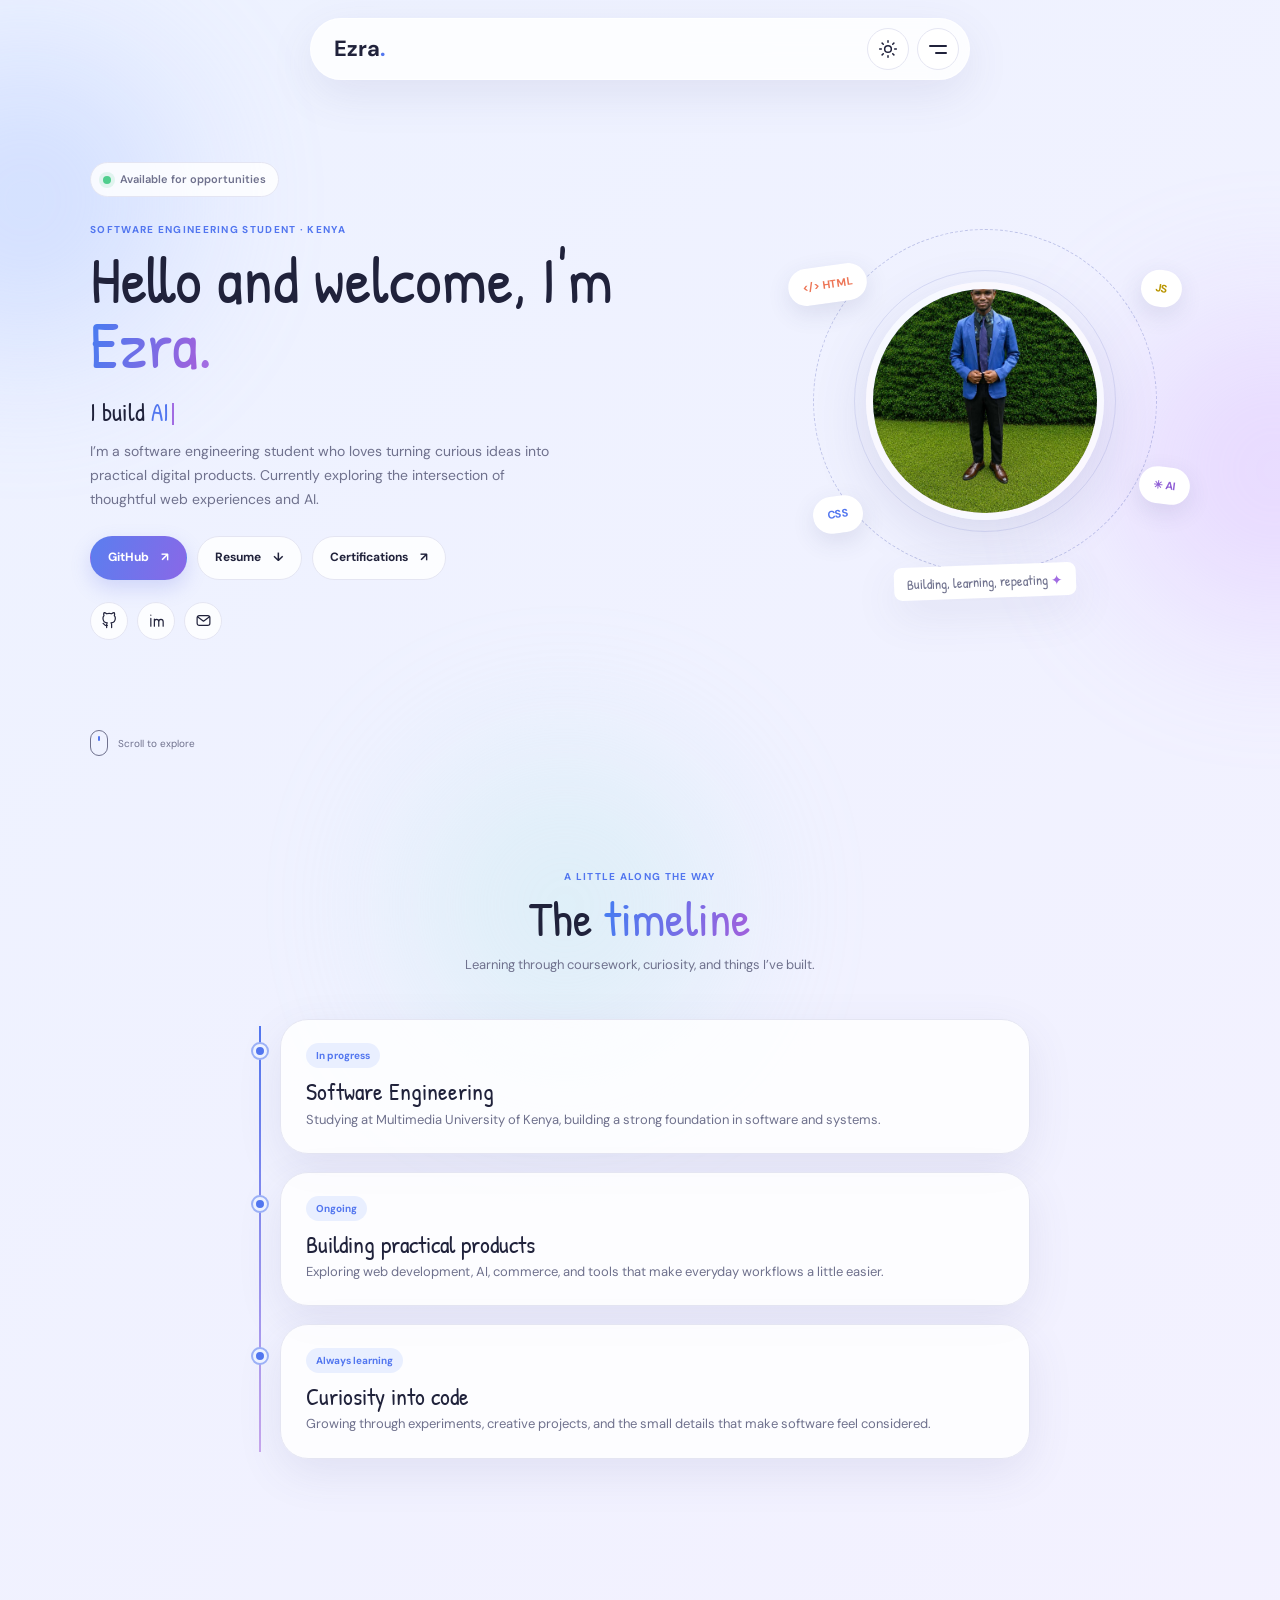
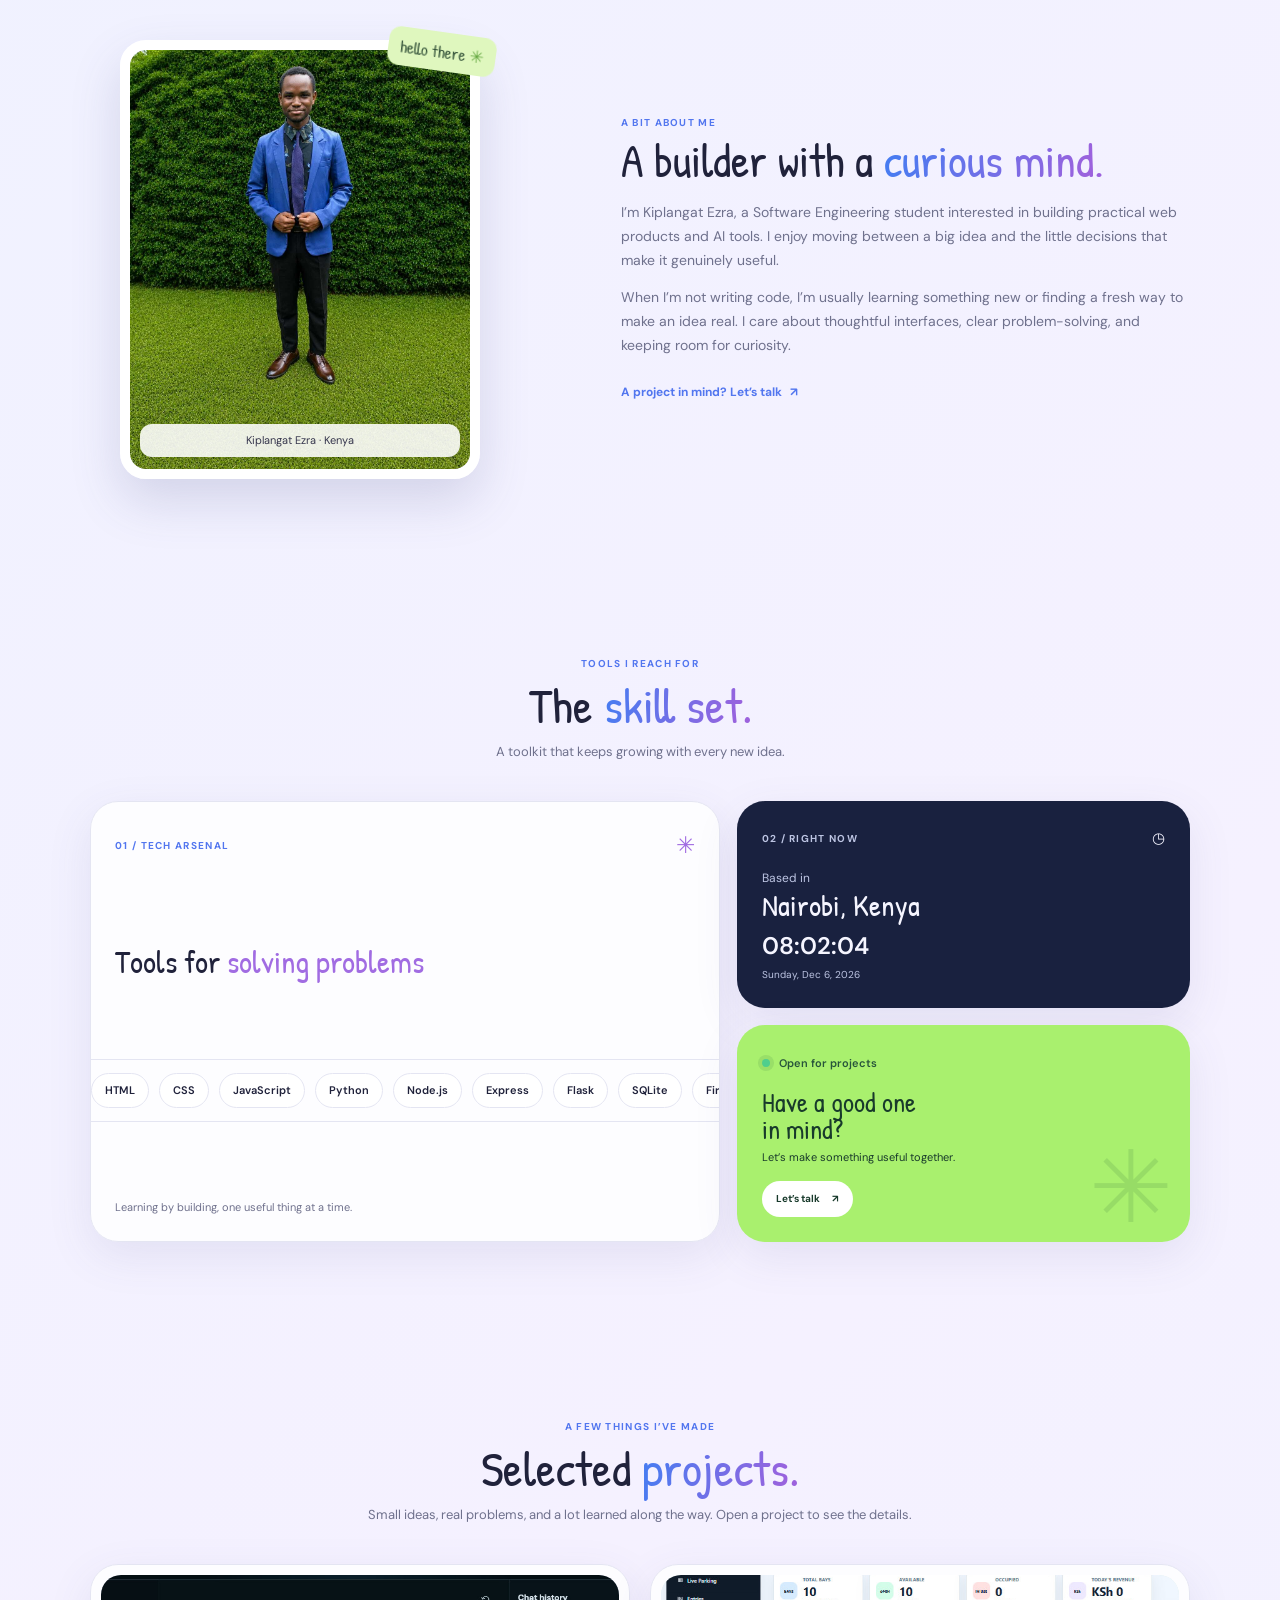
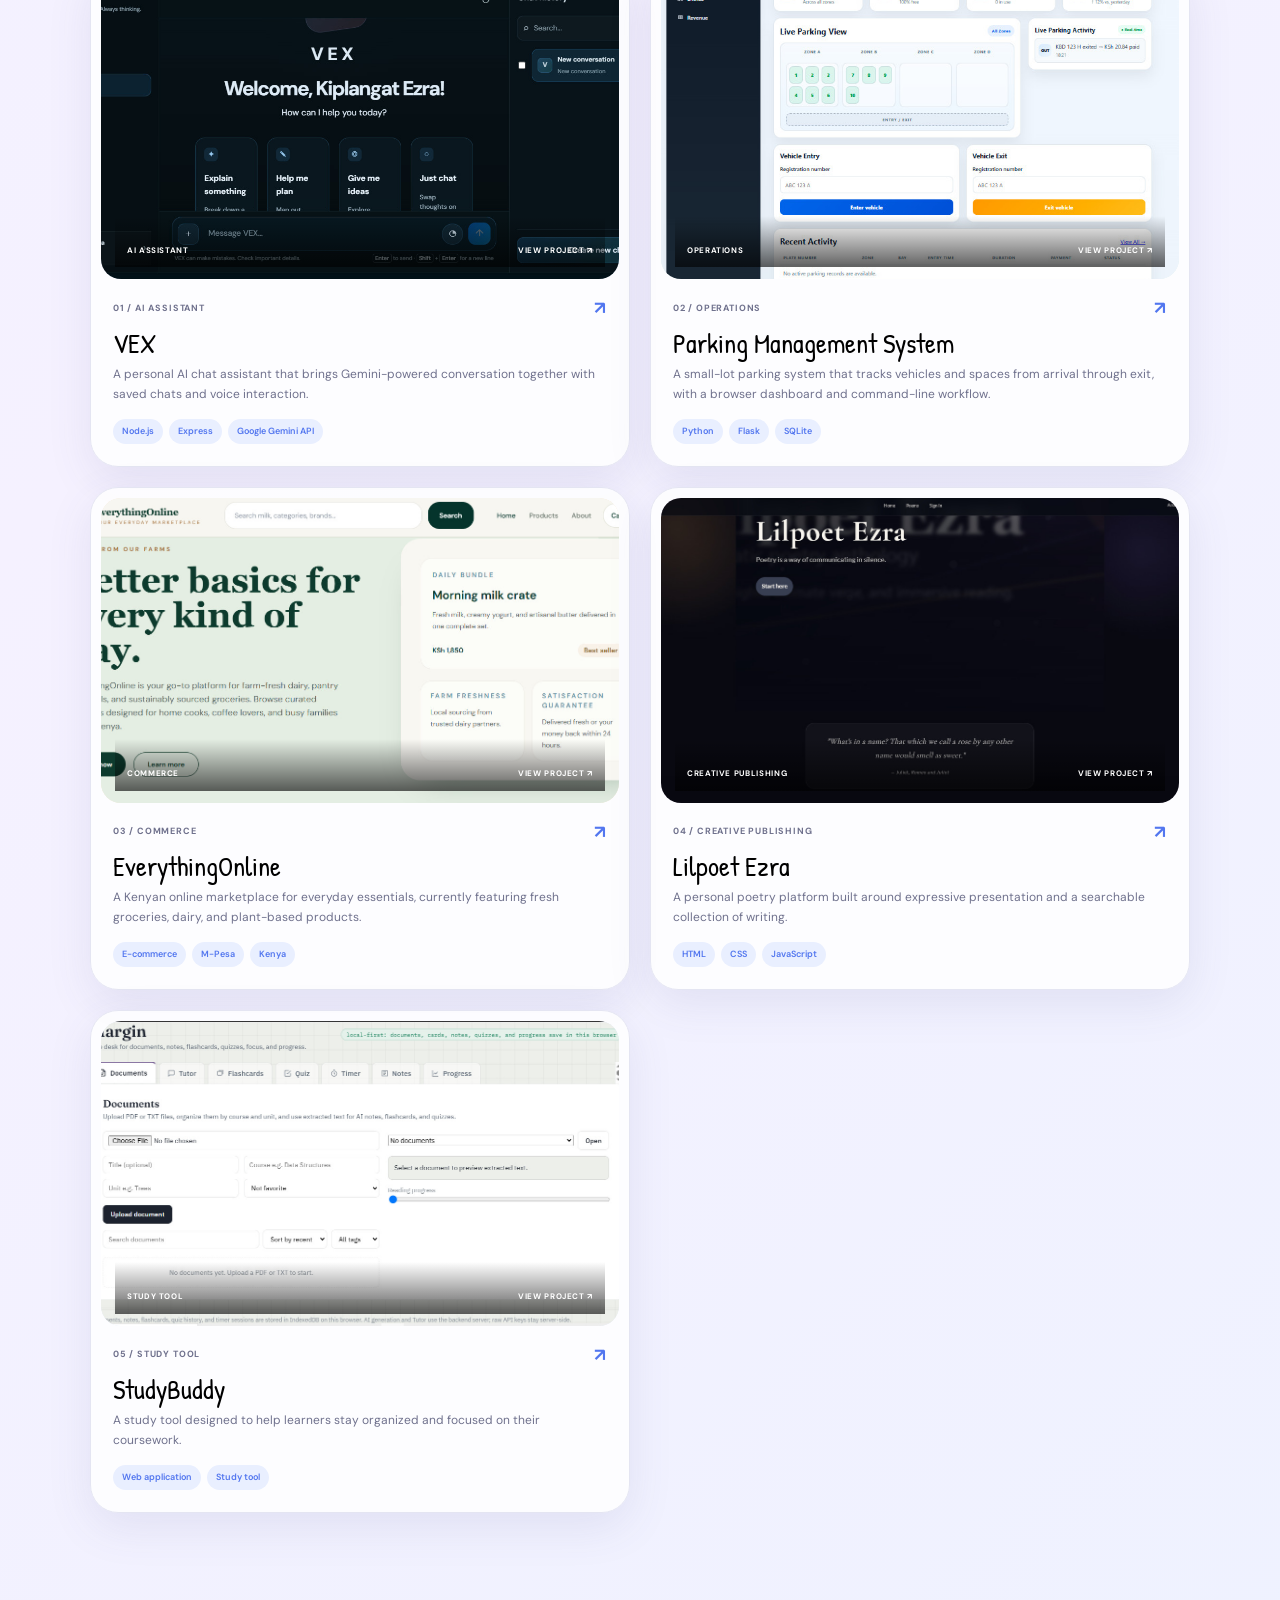
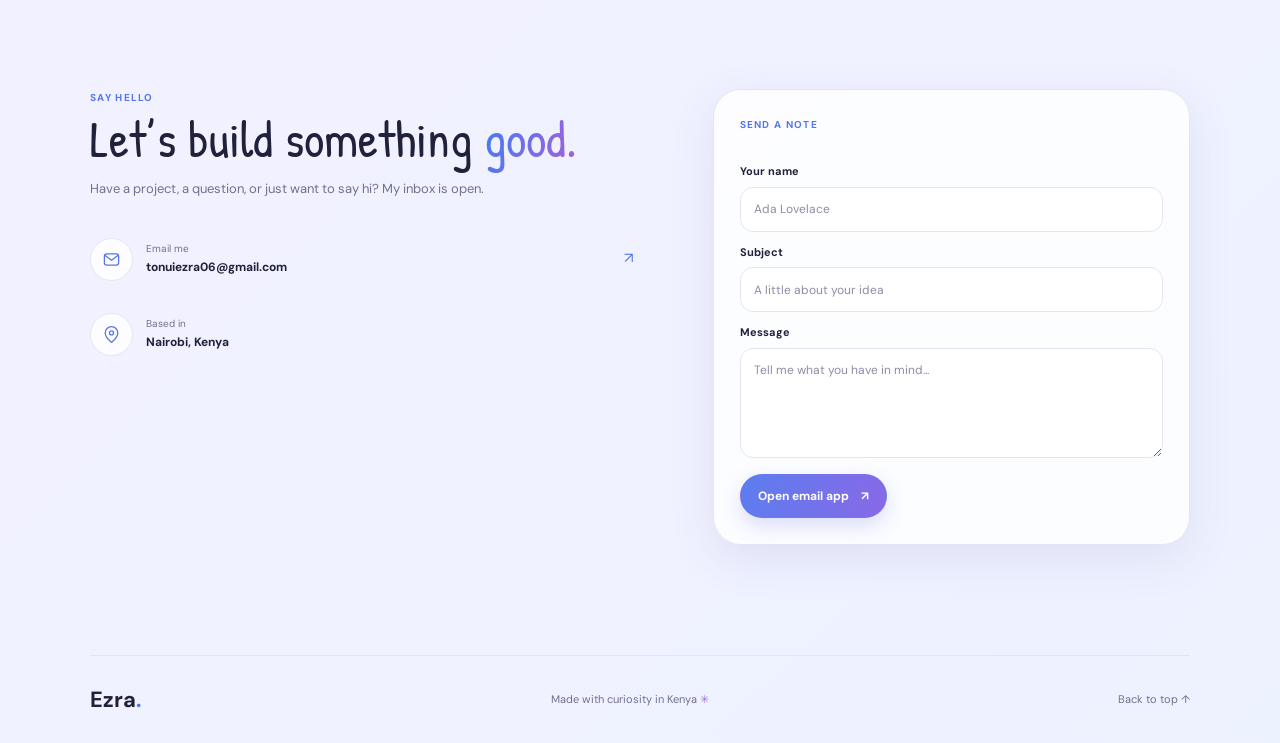
==== commit 4c13abf0: "Add initial styles for the website layout and components" ====
--- a/index.html
+++ b/index.html
@@ -1,821 +1,253 @@
-﻿<!DOCTYPE html>
-<html lang="en">
+<!doctype html>
+<html lang="en" data-theme="light">
 
 <head>
-  <meta charset="UTF-8" />
-  <meta name="viewport" content="width=device-width, initial-scale=1.0" />
+  <meta charset="utf-8">
+  <meta name="viewport" content="width=device-width, initial-scale=1">
   <meta name="description"
-    content="Portfolio of Kiplangat, a first-year Software Engineering student in Kenya building web apps, fintech projects, and real-world software." />
-  <title>Kiplangat — Software Engineer in Progress</title>
-  <link rel="icon" href="favicon.svg" type="image/svg+xml">
-  <meta property="og:title" content="Kiplangat — Software Engineer in Progress">
-  <meta property="og:description" content="I build web apps and fintech projects — available for internships and freelance.">
-  <meta property="og:image" content="og-image.svg">
-  <meta name="twitter:card" content="summary_large_image">
-  <link href="https://fonts.googleapis.com/css2?family=Inter:wght@400;500;600;700;800&display=swap" rel="stylesheet" />
-  <style>
-    :root {
-      --bg: #0b0e13;
-      --surface: #12161e;
-      --surface2: #1a1f2b;
-      --green: #00e5a0;
-      --green-dim: rgba(0, 229, 160, 0.12);
-      --amber: #f5a623;
-      --text: #e2e8f0;
-      --muted: #64748b;
-      --border: rgba(255, 255, 255, 0.07);
-    }
-
-    *,
-    *::before,
-    *::after {
-      box-sizing: border-box;
-      margin: 0;
-      padding: 0;
-    }
-
-    html {
-      scroll-behavior: smooth;
-    }
-
-    body {
-      background: var(--bg);
-      color: var(--text);
-      font-family: 'Inter', sans-serif;
-      font-size: 14px;
-      line-height: 1.7;
-      overflow-x: hidden;
-    }
-
-    /* ── GRID NOISE OVERLAY ── */
-    body::before {
-      content: '';
-      position: fixed;
-      inset: 0;
-      background-image:
-        linear-gradient(rgba(0, 229, 160, 0.025) 1px, transparent 1px),
-        linear-gradient(90deg, rgba(0, 229, 160, 0.025) 1px, transparent 1px);
-      background-size: 48px 48px;
-      pointer-events: none;
-      z-index: 0;
-    }
-
-    /* ── NAV ── */
-    nav {
-      position: fixed;
-      top: 0;
-      left: 0;
-      right: 0;
-      display: flex;
-      justify-content: space-between;
-      align-items: center;
-      padding: 18px 48px;
-      background: rgba(11, 14, 19, 0.85);
-      backdrop-filter: blur(12px);
-      border-bottom: 1px solid var(--border);
-      z-index: 100;
-    }
-
-    .nav-logo {
-      font-family: 'Inter', sans-serif;
-      font-weight: 800;
-      font-size: 18px;
-      color: var(--green);
-      letter-spacing: -0.5px;
-    }
-
-    .nav-links {
-      display: flex;
-      gap: 32px;
-    }
-
-    .nav-links a {
-      color: var(--muted);
-      text-decoration: none;
-      font-size: 12px;
-      letter-spacing: 0.08em;
-      text-transform: uppercase;
-      transition: color 0.2s;
-    }
-
-    .nav-links a:hover {
-      color: var(--green);
-    }
-
-    /* ── SECTIONS ── */
-    section {
-      position: relative;
-      z-index: 1;
-      max-width: 960px;
-      margin: 0 auto;
-      padding: 120px 32px;
-    }
-
-    /* ── HERO ── */
-    #hero {
-      min-height: 100vh;
-      display: flex;
-      flex-direction: column;
-      justify-content: center;
-      padding-top: 140px;
-    }
-
-    .hero-tag {
-      display: inline-block;
-      font-size: 11px;
-      letter-spacing: 0.15em;
-      text-transform: uppercase;
-      color: var(--green);
-      border: 1px solid var(--green);
-      padding: 4px 12px;
-      border-radius: 2px;
-      margin-bottom: 28px;
-      opacity: 0;
-      animation: fadeUp 0.6s 0.2s forwards;
-    }
-
-    h1 {
-      font-family: 'Inter', sans-serif;
-      font-size: clamp(42px, 7vw, 80px);
-      font-weight: 800;
-      line-height: 1.05;
-      letter-spacing: -2px;
-      opacity: 0;
-      animation: fadeUp 0.6s 0.4s forwards;
-    }
-
-    h1 span {
-      color: var(--green);
-    }
-
-    .hero-sub {
-      margin-top: 24px;
-      max-width: 520px;
-      color: var(--muted);
-      font-size: 13px;
-      line-height: 1.8;
-      opacity: 0;
-      animation: fadeUp 0.6s 0.6s forwards;
-    }
-
-    .hero-cta {
-      margin-top: 40px;
-      display: flex;
-      gap: 16px;
-      flex-wrap: wrap;
-      opacity: 0;
-      animation: fadeUp 0.6s 0.8s forwards;
-    }
-
-    .btn {
-      display: inline-block;
-      text-decoration: none;
-      font-family: 'Inter', sans-serif;
-      font-size: 12px;
-      font-weight: 700;
-      letter-spacing: 0.08em;
-      text-transform: uppercase;
-      padding: 12px 28px;
-      border-radius: 3px;
-      transition: all 0.2s;
-      cursor: pointer;
-    }
-
-    .btn-primary {
-      background: var(--green);
-      color: #0b0e13;
-    }
-
-    .btn-primary:hover {
-      background: #00ffb3;
-      transform: translateY(-2px);
-    }
-
-    .btn-outline {
-      border: 1px solid var(--border);
-      color: var(--text);
-      background: transparent;
-    }
-
-    .btn-outline:hover {
-      border-color: var(--green);
-      color: var(--green);
-    }
-
-    .hero-stats {
-      display: flex;
-      gap: 48px;
-      margin-top: 64px;
-      padding-top: 48px;
-      border-top: 1px solid var(--border);
-      opacity: 0;
-      animation: fadeUp 0.6s 1s forwards;
-    }
-
-    .stat-num {
-      font-family: 'Inter', sans-serif;
-      font-size: 32px;
-      font-weight: 800;
-      color: var(--green);
-      display: block;
-    }
-
-    .stat-label {
-      font-size: 11px;
-      color: var(--muted);
-      letter-spacing: 0.1em;
-      text-transform: uppercase;
-    }
-
-    /* ── SECTION HEADERS ── */
-    .section-header {
-      display: flex;
-      align-items: center;
-      gap: 16px;
-      margin-bottom: 56px;
-    }
-
-    .section-num {
-      font-size: 11px;
-      color: var(--green);
-      letter-spacing: 0.1em;
-    }
-
-    h2 {
-      font-family: 'Inter', sans-serif;
-      font-size: clamp(28px, 4vw, 42px);
-      font-weight: 800;
-      letter-spacing: -1px;
-    }
-
-    .section-line {
-      flex: 1;
-      height: 1px;
-      background: var(--border);
-    }
-
-    /* ── ABOUT ── */
-    .about-grid {
-      display: grid;
-      grid-template-columns: 1fr 1fr;
-      gap: 48px;
-      align-items: start;
-    }
-
-    .about-text p {
-      color: var(--muted);
-      margin-bottom: 16px;
-      font-size: 13px;
-      line-height: 1.9;
-    }
-
-    .about-text p strong {
-      color: var(--text);
-    }
-
-    .stack-box {
-      background: var(--surface);
-      border: 1px solid var(--border);
-      border-radius: 8px;
-      padding: 28px;
-    }
-
-    .stack-box h3 {
-      font-family: 'Inter', sans-serif;
-      font-size: 13px;
-      font-weight: 700;
-      text-transform: uppercase;
-      letter-spacing: 0.1em;
-      color: var(--green);
-      margin-bottom: 20px;
-    }
-
-    .skill-chip {
-      display: inline-block;
-      background: var(--green-dim);
-      color: var(--green);
-      font-size: 11px;
-      padding: 5px 12px;
-      border-radius: 2px;
-      margin: 4px;
-      border: 1px solid rgba(0, 229, 160, 0.2);
-      letter-spacing: 0.05em;
-    }
-
-    .learning-chip {
-      display: inline-block;
-      background: rgba(245, 166, 35, 0.1);
-      color: var(--amber);
-      font-size: 11px;
-      padding: 5px 12px;
-      border-radius: 2px;
-      margin: 4px;
-      border: 1px solid rgba(245, 166, 35, 0.2);
-    }
-
-    /* ── PROJECTS ── */
-    .projects-grid {
-      display: grid;
-      grid-template-columns: repeat(auto-fill, minmax(280px, 1fr));
-      gap: 24px;
-    }
-
-    .project-card {
-      background: var(--surface);
-      border: 1px solid var(--border);
-      border-radius: 8px;
-      padding: 28px;
-      transition: border-color 0.25s, transform 0.25s;
-      position: relative;
-      overflow: hidden;
-    }
-
-    .project-thumb {
-      width: 100%;
-      height: auto;
-      border-radius: 6px;
-      display: block;
-      margin-bottom: 12px;
-      border: 1px solid rgba(255,255,255,0.03);
-    }
-
-    .project-card::after {
-      content: '';
-      position: absolute;
-      top: 0;
-      left: 0;
-      right: 0;
-      height: 2px;
-      background: var(--green);
-      transform: scaleX(0);
-      transform-origin: left;
-      transition: transform 0.3s;
-    }
-
-    .project-card:hover {
-      border-color: rgba(0, 229, 160, 0.3);
-      transform: translateY(-4px);
-    }
-
-    .project-card:hover::after {
-      transform: scaleX(1);
-    }
-
-    .project-status {
-      display: inline-block;
-      font-size: 10px;
-      letter-spacing: 0.1em;
-      text-transform: uppercase;
-      padding: 3px 8px;
-      border-radius: 2px;
-      margin-bottom: 16px;
-    }
-
-    .status-live {
-      background: rgba(0, 229, 160, 0.1);
-      color: var(--green);
-      border: 1px solid rgba(0, 229, 160, 0.2);
-    }
-
-    .status-wip {
-      background: rgba(245, 166, 35, 0.1);
-      color: var(--amber);
-      border: 1px solid rgba(245, 166, 35, 0.2);
-    }
-
-    .status-concept {
-      background: rgba(100, 116, 139, 0.15);
-      color: var(--muted);
-      border: 1px solid var(--border);
-    }
-
-    .project-card h3 {
-      font-family: 'Inter', sans-serif;
-      font-size: 18px;
-      font-weight: 700;
-      margin-bottom: 10px;
-      letter-spacing: -0.5px;
-    }
-
-    .project-card p {
-      font-size: 12px;
-      color: var(--muted);
-      line-height: 1.8;
-      margin-bottom: 20px;
-    }
-
-    .project-tags {
-      display: flex;
-      flex-wrap: wrap;
-      gap: 6px;
-      margin-bottom: 20px;
-    }
-
-    .tag {
-      font-size: 10px;
-      color: var(--muted);
-      border: 1px solid var(--border);
-      padding: 3px 8px;
-      border-radius: 2px;
-    }
-
-    .project-links {
-      display: flex;
-      gap: 12px;
-    }
-
-    .project-links a {
-      font-size: 11px;
-      color: var(--green);
-      text-decoration: none;
-      letter-spacing: 0.05em;
-      display: flex;
-      align-items: center;
-      gap: 4px;
-      transition: opacity 0.2s;
-    }
-
-    .project-links a:hover {
-      opacity: 0.7;
-    }
-
-    /* ── ROADMAP ── */
-    .roadmap {
-      position: relative;
-      padding-left: 32px;
-    }
-
-    .roadmap::before {
-      content: '';
-      position: absolute;
-      left: 0;
-      top: 8px;
-      bottom: 0;
-      width: 1px;
-      background: linear-gradient(to bottom, var(--green), transparent);
-    }
-
-    .roadmap-item {
-      position: relative;
-      margin-bottom: 40px;
-    }
-
-    .roadmap-item::before {
-      content: '';
-      position: absolute;
-      left: -36px;
-      top: 6px;
-      width: 8px;
-      height: 8px;
-      border-radius: 50%;
-      background: var(--green);
-      box-shadow: 0 0 12px var(--green);
-    }
-
-    .roadmap-item.future::before {
-      background: transparent;
-      border: 1px solid var(--muted);
-      box-shadow: none;
-    }
-
-    .roadmap-year {
-      font-size: 11px;
-      color: var(--green);
-      letter-spacing: 0.1em;
-      margin-bottom: 6px;
-    }
-
-    .roadmap-item.future .roadmap-year {
-      color: var(--muted);
-    }
-
-    .roadmap-item h3 {
-      font-family: 'Inter', sans-serif;
-      font-size: 16px;
-      font-weight: 700;
-      margin-bottom: 8px;
-    }
-
-    .roadmap-item p {
-      font-size: 12px;
-      color: var(--muted);
-      line-height: 1.8;
-      max-width: 560px;
-    }
-
-    /* ── CONTACT ── */
-    #contact {
-      text-align: center;
-    }
-
-    .contact-box {
-      background: var(--surface);
-      border: 1px solid var(--border);
-      border-radius: 12px;
-      padding: 64px 48px;
-      margin-top: 0;
-      position: relative;
-      overflow: hidden;
-    }
-
-    .contact-box::before {
-      content: '';
-      position: absolute;
-      top: -80px;
-      left: 50%;
-      transform: translateX(-50%);
-      width: 300px;
-      height: 300px;
-      background: radial-gradient(circle, rgba(0, 229, 160, 0.1) 0%, transparent 70%);
-      pointer-events: none;
-    }
-
-    .contact-box h3 {
-      font-family: 'Inter', sans-serif;
-      font-size: 32px;
-      font-weight: 800;
-      letter-spacing: -1px;
-      margin-bottom: 16px;
-    }
-
-    .contact-box p {
-      color: var(--muted);
-      font-size: 13px;
-      margin-bottom: 36px;
-    }
-
-    .contact-links {
-      display: flex;
-      justify-content: center;
-      gap: 16px;
-      flex-wrap: wrap;
-    }
-
-    /* ── FOOTER ── */
-    footer {
-      text-align: center;
-      padding: 32px;
-      border-top: 1px solid var(--border);
-      font-size: 11px;
-      color: var(--muted);
-      position: relative;
-      z-index: 1;
-      letter-spacing: 0.08em;
-    }
-
-    footer span {
-      color: var(--green);
-    }
-
-    /* ── ANIMATIONS ── */
-    @keyframes fadeUp {
-      from {
-        opacity: 0;
-        transform: translateY(20px);
-      }
-
-      to {
-        opacity: 1;
-        transform: translateY(0);
-      }
-    }
-
-    /* ── RESPONSIVE ── */
-    @media (max-width: 640px) {
-      nav {
-        padding: 16px 20px;
-      }
-
-      .nav-links {
-        gap: 16px;
-      }
-
-      section {
-        padding: 80px 20px;
-      }
-
-      .about-grid {
-        grid-template-columns: 1fr;
-      }
-
-      .hero-stats {
-        gap: 24px;
-        flex-wrap: wrap;
-      }
-
-      .contact-box {
-        padding: 40px 24px;
-      }
-    }
-  </style>
+    content="Kiplangat Ezra is a software engineering student building useful web products and AI tools.">
+  <meta name="theme-color" content="#edf2ff">
+  <meta property="og:title" content="Kiplangat Ezra | Developer">
+  <meta property="og:description" content="Software, shaped by curiosity and care.">
+  <title>Kiplangat Ezra | Developer</title>
+  <link rel="preconnect" href="https://fonts.googleapis.com">
+  <link rel="preconnect" href="https://fonts.gstatic.com" crossorigin>
+  <link href="https://fonts.googleapis.com/css2?family=DM+Sans:wght@400;500;600;700&family=Patrick+Hand&display=swap"
+    rel="stylesheet">
+  <link rel="stylesheet" href="styles.css">
+  <script src="script.js" defer></script>
 </head>
 
 <body>
-
-  <!-- ── NAV ── -->
-  <nav>
-    <div class="nav-logo">KIP.DEV</div>
-    <div class="nav-links">
-      <a href="#about">About</a>
-      <a href="#projects">Projects</a>
-      <a href="#roadmap">Journey</a>
-      <a href="#contact">Contact</a>
+  <a class="skip-link" href="#main">Skip to content</a>
+  <div class="ambient ambient-one" aria-hidden="true"></div>
+  <div class="ambient ambient-two" aria-hidden="true"></div>
+  <div class="ambient ambient-three" aria-hidden="true"></div>
+  <header class="site-header">
+    <nav class="nav-pill" aria-label="Main navigation">
+      <a class="wordmark" href="#home" aria-label="Ezra, home">Ezra<span>.</span></a>
+      <div class="nav-tools">
+        <button class="icon-button theme-toggle" id="theme-toggle" type="button" aria-label="Switch to dark theme"
+          title="Switch theme">
+          <svg class="sun-icon" viewBox="0 0 24 24" aria-hidden="true">
+            <circle cx="12" cy="12" r="4"></circle>
+            <path
+              d="M12 2v2m0 16v2M4.93 4.93l1.42 1.42m11.3 11.3 1.42 1.42M2 12h2m16 0h2M4.93 19.07l1.42-1.42m11.3-11.3 1.42-1.42">
+            </path>
+          </svg>
+          <svg class="moon-icon" viewBox="0 0 24 24" aria-hidden="true">
+            <path d="M20.4 15.2A8.5 8.5 0 0 1 8.8 3.6 8.5 8.5 0 1 0 20.4 15.2Z"></path>
+          </svg>
+        </button>
+        <button class="icon-button menu-toggle" id="menu-toggle" type="button" aria-label="Open navigation menu"
+          aria-expanded="false" aria-controls="menu-overlay">
+          <span class="menu-lines" aria-hidden="true"><i></i><i></i></span>
+        </button>
+      </div>
+    </nav>
+  </header>
+  <div class="menu-overlay" id="menu-overlay" aria-hidden="true" hidden>
+    <button class="icon-button overlay-close" id="menu-close" type="button" aria-label="Close navigation menu"><svg
+        viewBox="0 0 24 24" aria-hidden="true">
+        <path d="m6 6 12 12M18 6 6 18"></path>
+      </svg></button>
+    <nav class="overlay-links" aria-label="Page sections">
+      <a href="#home"><span>01</span>Home</a><a href="#timeline"><span>02</span>Timeline</a><a
+        href="#about"><span>03</span>About</a><a href="#skills"><span>04</span>Skills</a><a
+        href="#portfolio"><span>05</span>Portfolio</a><a href="#contact"><span>06</span>Contact</a>
+      <a class="button button-dark overlay-hire" href="#contact">Hire me <span aria-hidden="true">↗</span></a>
+    </nav>
+    <p class="overlay-footnote">Software, shaped by curiosity and care.</p>
+  </div>
+  <main id="main">
+    <section class="hero section-wrap" id="home" aria-labelledby="hero-title">
+      <div class="hero-copy reveal">
+        <span class="availability"><span class="online-dot"></span>Available for opportunities</span>
+        <p class="eyebrow">Software engineering student · Kenya</p>
+        <h1 id="hero-title">Hello and welcome, I'm <span class="gradient-text">Ezra</span><span class="period">.</span>
+        </h1>
+        <p class="hero-role">I build <span class="role-line"><span id="typed-role">useful web experiences</span><span
+              class="typing-cursor" aria-hidden="true"></span></span></p>
+        <p class="hero-description">I’m a software engineering student who loves turning curious ideas into practical
+          digital products. Currently exploring the intersection of thoughtful web experiences and AI.</p>
+        <div class="hero-actions">
+          <a class="button button-primary" href="https://github.com/KiplangatEzra06" target="_blank"
+            rel="noopener noreferrer">GitHub <span aria-hidden="true">↗</span></a>
+          <a class="button button-outline" href="files/resume.pdf" target="_blank" rel="noopener noreferrer">Resume
+            <span aria-hidden="true">↓</span></a>
+          <a class="button button-outline"
+            href="https://www.linkedin.com/in/kiplangat-ezra-8417b7359/details/certifications/" target="_blank"
+            rel="noopener noreferrer">Certifications <span aria-hidden="true">↗</span></a>
+        </div>
+        <div class="social-links" aria-label="Social links">
+          <a class="social-button" href="https://github.com/KiplangatEzra06" target="_blank" rel="noopener noreferrer"
+            aria-label="GitHub profile" title="GitHub"><svg viewBox="0 0 24 24" aria-hidden="true">
+              <path
+                d="M9 19c-4.3 1.4-4.3-2.5-6-3m12 6v-3.9a3.4 3.4 0 0 0-.9-2.7c3-.3 6.1-1.5 6.1-6.7A5.2 5.2 0 0 0 18.8 5 4.8 4.8 0 0 0 18.7 1S17.5.7 15 2.5a13.3 13.3 0 0 0-7 0C5.5.7 4.3 1 4.3 1A4.8 4.8 0 0 0 4.2 5a5.2 5.2 0 0 0-1.4 3.7c0 5.2 3.1 6.4 6.1 6.7A3.4 3.4 0 0 0 8 18.1V22">
+              </path>
+            </svg></a>
+          <a class="social-button" href="https://www.linkedin.com/in/kiplangat-ezra-8417b7359/" target="_blank"
+            rel="noopener noreferrer" aria-label="LinkedIn profile" title="LinkedIn"><svg viewBox="0 0 24 24"
+              aria-hidden="true">
+              <path
+                d="M4 9v11M4 4.5v.1M9 20v-6.2c0-2.2 1.1-3.5 3.1-3.5s3.1 1.3 3.1 3.5V20M9 10v10m6.2 0v-6.2c0-2.2 1.1-3.5 3.1-3.5s3.1 1.3 3.1 3.5V20">
+              </path>
+            </svg></a>
+          <a class="social-button" href="mailto:kiplangatezra@gmail.com" aria-label="Email Ezra" title="Email"><svg
+              viewBox="0 0 24 24" aria-hidden="true">
+              <rect x="3" y="5" width="18" height="14" rx="3"></rect>
+              <path d="m4 7 8 6 8-6"></path>
+            </svg></a>
+        </div>
+      </div>
+      <div class="hero-visual reveal" aria-label="Profile photo illustration">
+        <div class="orbit orbit-one"></div>
+        <div class="orbit orbit-two"></div><span class="orbit-chip chip-html">&lt;/&gt; HTML</span><span
+          class="orbit-chip chip-js">JS</span><span class="orbit-chip chip-ai">✳ AI</span><span
+          class="orbit-chip chip-css">CSS</span>
+        <div class="profile-frame"><span class="profile-fallback" aria-hidden="true">KE</span><img class="profile-image"
+            src="assets/images/profile.jpg" alt="Portrait of Kiplangat Ezra"></div>
+        <span class="visual-caption">Building, learning, repeating <span>✦</span></span>
+      </div>
+      <a class="scroll-cue" href="#timeline"><span></span>Scroll to explore</a>
+    </section>
+    <section class="section-wrap section-block" id="timeline" aria-labelledby="timeline-title">
+      <div class="section-heading reveal">
+        <p class="eyebrow">A little along the way</p>
+        <h2 id="timeline-title">The <span class="gradient-text">timeline</span></h2>
+        <p>Learning through coursework, curiosity, and things I’ve built.</p>
+      </div>
+      <div class="timeline-list">
+        <article class="timeline-entry reveal"><span class="timeline-dot"></span>
+          <div class="timeline-card"><span class="date-pill">In progress</span>
+            <h3>Software Engineering</h3>
+            <p>Studying at Multimedia University of Kenya, building a strong foundation in software and systems.</p>
+          </div>
+        </article>
+        <article class="timeline-entry reveal"><span class="timeline-dot"></span>
+          <div class="timeline-card"><span class="date-pill">Ongoing</span>
+            <h3>Building practical products</h3>
+            <p>Exploring web development, AI, commerce, and tools that make everyday workflows a little easier.</p>
+          </div>
+        </article>
+        <article class="timeline-entry reveal"><span class="timeline-dot"></span>
+          <div class="timeline-card"><span class="date-pill">Always learning</span>
+            <h3>Curiosity into code</h3>
+            <p>Growing through experiments, creative projects, and the small details that make software feel considered.
+            </p>
+          </div>
+        </article>
+      </div>
+    </section>
+    <section class="section-wrap section-block about-section" id="about" aria-labelledby="about-title">
+      <div class="about-photo-card reveal"><span class="photo-sticker">hello there <span>✳</span></span><span
+          class="about-fallback" aria-hidden="true">KE</span><img class="about-image" src="assets/images/profile.jpg"
+          alt="Kiplangat Ezra outside in natural light"><span class="photo-caption">Kiplangat Ezra · Kenya</span></div>
+      <div class="about-copy reveal">
+        <p class="eyebrow">A bit about me</p>
+        <h2 id="about-title">A builder with a <span class="gradient-text">curious mind.</span></h2>
+        <p>I’m Kiplangat Ezra, a Software Engineering student interested in building practical web products and AI
+          tools. I enjoy moving between a big idea and the little decisions that make it genuinely useful.</p>
+        <p>When I’m not writing code, I’m usually learning something new or finding a fresh way to make an idea real. I
+          care about thoughtful interfaces, clear problem-solving, and keeping room for curiosity.</p><a
+          class="text-link" href="#contact">A project in mind? Let’s talk <span aria-hidden="true">↗</span></a>
+      </div>
+    </section>
+    <section class="section-wrap section-block" id="skills" aria-labelledby="skills-title">
+      <div class="section-heading reveal">
+        <p class="eyebrow">Tools I reach for</p>
+        <h2 id="skills-title">The <span class="gradient-text">skill set.</span></h2>
+        <p>A toolkit that keeps growing with every new idea.</p>
+      </div>
+      <div class="skills-grid">
+        <article class="skill-card arsenal-card reveal">
+          <div class="card-topline"><span class="eyebrow">01 / Tech arsenal</span><span class="sparkle"
+              aria-hidden="true">✳</span></div>
+          <h3>Tools for <span class="handwritten">solving problems</span></h3>
+          <div class="marquee-window">
+            <div class="skills-marquee" id="skills-marquee" aria-label="Technical skills"></div>
+          </div>
+          <p class="card-note">Learning by building, one useful thing at a time.</p>
+        </article>
+        <article class="skill-card timezone-card reveal">
+          <div class="card-topline"><span class="eyebrow">02 / Right now</span><span class="timezone-icon"
+              aria-hidden="true">◷</span></div>
+          <p class="timezone-label">Based in</p>
+          <h3 id="location-name">Nairobi, Kenya</h3>
+          <p class="clock-time" id="local-clock" aria-live="off">--:--:--</p>
+          <p class="clock-date" id="local-date"></p>
+        </article>
+        <article class="skill-card open-card reveal">
+          <div class="open-status"><span class="online-dot"></span>Open for projects</div>
+          <h3>Have a good one<br>in mind?</h3>
+          <p>Let’s make something useful together.</p><a class="button button-light" href="#contact">Let’s talk <span
+              aria-hidden="true">↗</span></a><span class="open-decoration" aria-hidden="true">✳</span>
+        </article>
+      </div>
+    </section>
+    <section class="section-wrap section-block portfolio-section" id="portfolio" aria-labelledby="portfolio-title">
+      <div class="section-heading reveal">
+        <p class="eyebrow">A few things I’ve made</p>
+        <h2 id="portfolio-title">Selected <span class="gradient-text">projects.</span></h2>
+        <p>Small ideas, real problems, and a lot learned along the way. Open a project to see the details.</p>
+      </div>
+      <div class="project-grid" id="project-grid"></div>
+    </section>
+    <section class="section-wrap section-block contact-section" id="contact" aria-labelledby="contact-title">
+      <div class="contact-intro reveal">
+        <p class="eyebrow">Say hello</p>
+        <h2 id="contact-title">Let’s build something <span class="gradient-text">good.</span></h2>
+        <p>Have a project, a question, or just want to say hi? My inbox is open.</p>
+        <div class="contact-details"><a class="contact-row" id="email-link" href="mailto:kiplangatezra@gmail.com"><span
+              class="contact-icon" aria-hidden="true"><svg viewBox="0 0 24 24">
+                <rect x="3" y="5" width="18" height="14" rx="3"></rect>
+                <path d="m4 7 8 6 8-6"></path>
+              </svg></span><span><small>Email me</small><strong
+                id="email-address">tonuiezra06@gmail.com</strong></span><span class="row-arrow"
+              aria-hidden="true">↗</span></a>
+          <div class="contact-row"><span class="contact-icon" aria-hidden="true"><svg viewBox="0 0 24 24">
+                <path d="M20 10c0 5-8 12-8 12S4 15 4 10a8 8 0 1 1 16 0Z"></path>
+                <circle cx="12" cy="10" r="2.5"></circle>
+              </svg></span><span><small>Based in</small><strong id="contact-location">Nairobi, Kenya</strong></span>
+          </div>
+        </div>
+      </div>
+      <form class="contact-form" id="contact-form">
+        <p class="eyebrow">Send a note</p>
+        <label for="visitor-name">Your name</label><input id="visitor-name" name="name" type="text" autocomplete="name"
+          placeholder="Ada Lovelace" required>
+        <label for="visitor-subject">Subject</label><input id="visitor-subject" name="subject" type="text"
+          placeholder="A little about your idea" required>
+        <label for="visitor-message">Message</label><textarea id="visitor-message" name="message" rows="4"
+          placeholder="Tell me what you have in mind..." required></textarea>
+        <button class="button button-primary submit-button" type="submit">Open email app <span
+            aria-hidden="true">↗</span></button>
+      </form>
+    </section>
+  </main>
+  <footer class="site-footer section-wrap"><a class="wordmark" href="#home">Ezra<span>.</span></a>
+    <p>Made with curiosity in Kenya <span aria-hidden="true">✳</span></p><a href="#home" class="back-top">Back to top
+      ↑</a>
+  </footer>
+  <dialog class="project-dialog" id="project-dialog" aria-labelledby="dialog-title">
+    <div class="dialog-art" id="dialog-art"><button class="icon-button dialog-close" id="dialog-close" type="button"
+        aria-label="Close project details"><svg viewBox="0 0 24 24" aria-hidden="true">
+          <path d="m6 6 12 12M18 6 6 18"></path>
+        </svg></button><span class="dialog-mark" id="dialog-mark"></span></div>
+    <div class="dialog-content">
+      <p class="eyebrow" id="dialog-category"></p>
+      <h2 id="dialog-title"></h2>
+      <p class="dialog-description" id="dialog-description"></p>
+      <h3 class="dialog-label">A few highlights</h3>
+      <ul class="dialog-features" id="dialog-features"></ul>
+      <h3 class="dialog-label">Built with</h3>
+      <div class="tech-chips" id="dialog-tech"></div>
+      <div class="dialog-bottom">
+        <p class="project-status"><span class="status-dot"></span><span id="dialog-status"></span></p>
+        <div class="dialog-actions" id="dialog-actions"></div>
+      </div>
     </div>
-  </nav>
-  <main>
-
-    <!-- ── HERO ── -->
-    <section id="hero">
-      <div class="hero-tag">Year 1 · Software Engineering</div>
-      <h1>Building things.<br /><span>Learning fast.</span></h1>
-      <p class="hero-sub">
-        First-year Computer Science student based in Kenya. I write code, break things, fix them, and document the
-        process. Currently focused on web development and data structures.
-      </p>
-      <div class="hero-cta">
-        <a href="#projects" class="btn btn-primary">See my work</a>
-        <a href="https://github.com/kiplangatezra06" target="_blank" rel="noopener noreferrer"
-          class="btn btn-outline">GitHub ↗</a>
-      </div>
-      <div class="hero-stats">
-        <div>
-          <span class="stat-num">3</span>
-          <span class="stat-label">Projects shipped</span>
-        </div>
-        <div>
-          <span class="stat-num">3</span>
-          <span class="stat-label">Languages learned</span>
-        </div>
-        <div>
-          <span class="stat-num">1</span>
-          <span class="stat-label">Year in</span>
-        </div>
-      </div>
-    </section>
-
-    <!-- ── ABOUT ── -->
-    <section id="about">
-      <div class="section-header">
-        <span class="section-num">01</span>
-        <h2>About Me</h2>
-        <div class="section-line"></div>
-      </div>
-      <div class="about-grid">
-        <div class="about-text">
-          <p>I'm a <strong>first-year Software Engineering student</strong> at Multimedia University of Kenya, building
-            a foundation in algorithms, web development, and software design principles.</p>
-          <p>I started this portfolio because I believe a degree alone isn't proof of skill — <strong>shipped work
-              is.</strong> Every project here represents something I built, broke, and rebuilt until it worked.</p>
-          <p>Outside of coursework, I'm exploring Kenya's tech ecosystem: attending hackathons, experimenting with local
-            fintech use cases like M-Pesa integrations, and contributing to open-source projects.</p>
-          <p>Currently reading: <strong>Clean Code</strong> by Robert Martin. Currently building: see below.</p>
-        </div>
-        <div>
-          <div class="stack-box" style="margin-bottom:16px">
-            <h3>Current Stack</h3>
-            <span class="skill-chip">HTML / CSS</span>
-            <span class="skill-chip">JavaScript</span>
-            <span class="skill-chip">Python</span>
-            <span class="skill-chip">Git</span>
-            <span class="skill-chip">Linux CLI</span>
-            <span class="skill-chip">SQL (basics)</span>
-          </div>
-          <div class="stack-box">
-            <h3>Currently Learning</h3>
-            <span class="learning-chip">React</span>
-            <span class="learning-chip">Node.js</span>
-            <span class="learning-chip">Data Structures</span>
-            <span class="learning-chip">REST APIs</span>
-          </div>
-        </div>
-      </div>
-    </section>
-
-    <!-- ── PROJECTS ── -->
-    <section id="projects">
-      <div class="section-header">
-        <span class="section-num">02</span>
-        <h2>Projects</h2>
-        <div class="section-line"></div>
-      </div>
-      <div class="projects-grid">
-
-        <div class="project-card">
-          <div><span class="project-status status-live">Live</span></div>
-          <img src="marginthrive-screenshot.svg" alt="MarginThrive screenshot" class="project-thumb">
-          <h3>MarginThrive Capital</h3>
-          <p>Freelance fintech lending platform: built applicant onboarding, loan application workflow, and an admin
-            dashboard for approvals. Produced KDPA 2019 privacy documentation and a downloadable privacy notice. Deployed
-            on Render.</p>
-          <div class="project-tags">
-            <span class="tag">HTML</span><span class="tag">CSS</span><span class="tag">JavaScript</span><span
-              class="tag">Render</span><span class="tag">KDPA 2019</span><span class="tag">Private repo</span>
-          </div>
-          <div class="project-links">
-            <a href="https://marginthrive.onrender.com" target="_blank" rel="noopener noreferrer">Live Site →</a>
-          </div>
-        </div>
-
-        <div class="project-card">
-          <div><span class="project-status status-live">Live</span></div>
-          <img src="lilpoet-screenshot.svg" alt="Lilpoet Ezra screenshot" class="project-thumb">
-          <h3>Lilpoet Ezra</h3>
-          <p>Personal publishing platform for poets: implemented user auth, poem submission with categories, and a
-            searchable archive. Designed for short-form publishing and community discovery. Hosted on GitHub Pages.</p>
-          <div class="project-tags">
-            <span class="tag">HTML</span><span class="tag">CSS</span><span class="tag">JavaScript</span><span
-              class="tag">GitHub Pages</span>
-          </div>
-          <div class="project-links">
-            <a href="https://kiplangatezra06.github.io/lilpoet-ezra-site/" target="_blank"
-              rel="noopener noreferrer">Live Site →</a>
-            <a href="https://github.com/kiplangatezra06/lilpoet-ezra-site" target="_blank"
-              rel="noopener noreferrer">GitHub →</a>
-          </div>
-        </div>
-
-        <div class="project-card">
-          <div><span class="project-status status-concept">Coming Soon</span></div>
-          <h3>Your Next Project</h3>
-          <p>Currently ideating. Check back soon — or reach out if you have a problem worth building for.</p>
-          <div class="project-tags">
-            <span class="tag">TBD</span>
-          </div>
-          <div class="project-links">
-            <a href="#contact">Get in touch →</a>
-          </div>
-        </div>
-
-      </div>
-    </section>
-
-    <!-- ── JOURNEY / ROADMAP ── -->
-    <section id="roadmap">
-      <div class="section-header">
-        <span class="section-num">03</span>
-        <h2>The Journey</h2>
-        <div class="section-line"></div>
-      </div>
-
-      <div class="roadmap">
-
-        <div class="roadmap-item">
-          <div class="roadmap-year">Aug 2025 — Year 1 Sem 1</div>
-          <h3>First lines of code</h3>
-          <p>Joined Multimedia University of Kenya. Started with Python fundamentals and Intro to Programming. Built
-            first CLI projects and learned version control with Git. Pushed first commit to GitHub.</p>
-        </div>
-
-        <div class="roadmap-item">
-          <div class="roadmap-year">2026 — Year 1 Sem 2 (Now)</div>
-          <h3>Web Development & Real Projects</h3>
-          <p>Building real things. Delivered MarginThrive Capital as a freelance client project, shipped Lilpoet Ezra as
-            a personal platform. This portfolio is my first production-grade personal site.</p>
-        </div>
-
-        <div class="roadmap-item future">
-          <div class="roadmap-year">2026–2027 — Year 2</div>
-          <h3>APIs, Databases & First Internship</h3>
-          <p>Goal: land a first tech internship or freelance client. Plans to apply to Andela, local startups, and
-            Safaricom's internship programme. Build 2 full-stack projects.</p>
-        </div>
-
-        <div class="roadmap-item future">
-          <div class="roadmap-year">2028–2029</div>
-          <h3>Specialize & Enter the Market</h3>
-          <p>Choose a specialization (likely fintech or backend systems). Contribute meaningfully to open source. Have a
-            job offer before graduation.</p>
-        </div>
-
-      </div>
-    </section>
-
-    <!-- ── CONTACT ── -->
-    <section id="contact">
-      <div class="section-header">
-        <span class="section-num">04</span>
-        <h2>Get in Touch</h2>
-        <div class="section-line"></div>
-      </div>
-      <div class="contact-box">
-        <h3>Open to opportunities.</h3>
-        <p>Internships, freelance gigs, collaborations, or just a chat about tech in Kenya — reach out.</p>
-          <div class="contact-links">
-            <a href="mailto:kiplangatezra@gmail.com" class="btn btn-primary">Send Email</a>
-            <a href="resume.pdf" download class="btn btn-outline">Download CV</a>
-            <a href="https://www.linkedin.com/in/kiplangat-ezra-8417b7359" target="_blank" rel="noopener noreferrer"
-              class="btn btn-outline">LinkedIn
-              ↗</a>
-            <a href="https://github.com/kiplangatezra06" target="_blank" rel="noopener noreferrer"
-              class="btn btn-outline">GitHub ↗</a>
-          </div>
-      </div>
-    </section>
-  </main>
-  <footer>
-    Built by <span>Kiplangat</span> · Year 1 · Multimedia University of Kenya &mdash; 2026
-  </footer>
-
+  </dialog>
 </body>
 
 </html>
--- a/styles.css
+++ b/styles.css
@@ -0,0 +1,1689 @@
+:root {
+    color-scheme: light;
+    --page: #edf2ff;
+    --page-alt: #f5f1ff;
+    --surface: rgb(255 255 255 / 82%);
+    --surface-solid: #fff;
+    --ink: #20223b;
+    --muted: #6f718d;
+    --line: #e4e5f2;
+    --blue: #5276ef;
+    --purple: #a16ce2;
+    --blue-soft: #e9efff;
+    --green: #a9f06e;
+    --navy: #19213f;
+    --shadow: 0 14px 45px rgb(76 82 138 / 10%);
+    --hand: "Patrick Hand", "Comic Sans MS", cursive;
+    --sans: "DM Sans", sans-serif;
+    --content: 1100px;
+}
+
+html[data-theme="dark"] {
+    color-scheme: dark;
+    --page: #15172a;
+    --page-alt: #201a35;
+    --surface: rgb(34 37 60 / 86%);
+    --surface-solid: #242740;
+    --ink: #f1f1fc;
+    --muted: #b0b2ca;
+    --line: #3a3d5b;
+    --blue: #8aa1ff;
+    --purple: #c08df5;
+    --blue-soft: #303451;
+    --green: #b7f47e;
+    --navy: #10152a;
+    --shadow: 0 14px 45px rgb(0 0 0 / 24%);
+}
+
+*,
+*::before,
+*::after {
+    box-sizing: border-box;
+}
+
+html {
+    scroll-behavior: smooth;
+    scroll-padding-top: 100px;
+}
+
+body {
+    margin: 0;
+    min-width: 320px;
+    overflow-x: hidden;
+    background: linear-gradient(135deg, var(--page) 0%, var(--page-alt) 55%, var(--page) 100%);
+    color: var(--ink);
+    font: 15px/1.7 var(--sans);
+    -webkit-font-smoothing: antialiased;
+}
+
+body.menu-open {
+    overflow: hidden;
+}
+
+a {
+    color: inherit;
+}
+
+button,
+input,
+textarea {
+    font: inherit;
+}
+
+button,
+a {
+    -webkit-tap-highlight-color: transparent;
+}
+
+a:focus-visible,
+button:focus-visible,
+input:focus-visible,
+textarea:focus-visible {
+    outline: 3px solid var(--purple);
+    outline-offset: 4px;
+}
+
+.skip-link {
+    position: fixed;
+    z-index: 200;
+    top: 12px;
+    left: 12px;
+    padding: 10px 16px;
+    transform: translateY(-160%);
+    border-radius: 12px;
+    background: var(--navy);
+    color: white;
+}
+
+.skip-link:focus {
+    transform: translateY(0);
+}
+
+.ambient {
+    position: fixed;
+    z-index: -1;
+    width: 310px;
+    aspect-ratio: 1;
+    border-radius: 50%;
+    filter: blur(78px);
+    opacity: .33;
+    pointer-events: none;
+}
+
+.ambient-one {
+    top: 5%;
+    left: -130px;
+    background: #9dbbff;
+}
+
+.ambient-two {
+    top: 35%;
+    right: -150px;
+    background: #d6a9ff;
+}
+
+.ambient-three {
+    bottom: -160px;
+    left: 32%;
+    background: #b9e9e9;
+}
+
+.section-wrap {
+    width: min(var(--content), calc(100% - 48px));
+    margin-inline: auto;
+}
+
+.site-header {
+    position: fixed;
+    z-index: 50;
+    top: 18px;
+    right: 0;
+    left: 0;
+    pointer-events: none;
+}
+
+.nav-pill {
+    width: min(660px, calc(100% - 32px));
+    min-height: 62px;
+    display: flex;
+    align-items: center;
+    justify-content: space-between;
+    gap: 24px;
+    margin-inline: auto;
+    padding: 8px 10px 8px 23px;
+    border: 1px solid rgb(255 255 255 / 68%);
+    border-radius: 999px;
+    background: var(--surface);
+    box-shadow: var(--shadow);
+    backdrop-filter: blur(18px);
+    pointer-events: auto;
+}
+
+.wordmark {
+    color: var(--ink);
+    font-size: 22px;
+    font-weight: 700;
+    letter-spacing: 0;
+    text-decoration: none;
+}
+
+.wordmark span {
+    color: var(--blue);
+}
+
+.nav-tools {
+    display: flex;
+    align-items: center;
+    gap: 8px;
+}
+
+.icon-button {
+    width: 42px;
+    height: 42px;
+    display: inline-grid;
+    flex: 0 0 auto;
+    place-items: center;
+    padding: 0;
+    border: 1px solid var(--line);
+    border-radius: 50%;
+    background: var(--surface-solid);
+    color: var(--ink);
+    cursor: pointer;
+    transition: transform 180ms ease, background 180ms ease;
+}
+
+.icon-button:hover {
+    transform: translateY(-2px);
+    background: var(--blue-soft);
+}
+
+.icon-button svg {
+    width: 20px;
+    height: 20px;
+    fill: none;
+    stroke: currentColor;
+    stroke-width: 1.8;
+    stroke-linecap: round;
+    stroke-linejoin: round;
+}
+
+.moon-icon {
+    display: none;
+}
+
+html[data-theme="dark"] .sun-icon {
+    display: none;
+}
+
+html[data-theme="dark"] .moon-icon {
+    display: block;
+}
+
+.menu-lines {
+    width: 18px;
+    display: grid;
+    gap: 5px;
+}
+
+.menu-lines i {
+    display: block;
+    height: 2px;
+    border-radius: 4px;
+    background: currentColor;
+    transition: transform 180ms ease;
+}
+
+.menu-lines i:last-child {
+    width: 12px;
+    justify-self: end;
+}
+
+.menu-overlay {
+    position: fixed;
+    z-index: 45;
+    inset: 0;
+    display: grid;
+    place-items: center;
+    overflow-y: auto;
+    padding: 100px 24px 48px;
+    background: rgb(242 244 255 / 96%);
+    backdrop-filter: blur(22px);
+}
+
+html[data-theme="dark"] .menu-overlay {
+    background: rgb(21 23 42 / 97%);
+}
+
+.menu-overlay[hidden] {
+    display: none;
+}
+
+.overlay-close {
+    position: absolute;
+    top: 26px;
+    right: max(24px, calc((100vw - var(--content)) / 2));
+}
+
+.overlay-links {
+    display: grid;
+    justify-items: center;
+    gap: 4px;
+}
+
+.overlay-links>a:not(.button) {
+    display: flex;
+    align-items: baseline;
+    gap: 14px;
+    color: var(--ink);
+    font: 42px/1.15 var(--hand);
+    text-decoration: none;
+    transition: color 160ms ease, transform 160ms ease;
+}
+
+.overlay-links>a:not(.button):hover {
+    color: var(--blue);
+    transform: translateX(5px);
+}
+
+.overlay-links>a>span {
+    color: var(--muted);
+    font: 10px var(--sans);
+}
+
+.overlay-hire {
+    margin-top: 22px;
+}
+
+.overlay-footnote {
+    position: absolute;
+    bottom: 20px;
+    margin: 0;
+    color: var(--muted);
+    font-size: 12px;
+}
+
+.hero {
+    min-height: 745px;
+    position: relative;
+    display: grid;
+    grid-template-columns: 1.05fr .95fr;
+    align-items: center;
+    gap: 52px;
+    padding-top: 116px;
+    padding-bottom: 94px;
+}
+
+.hero-copy {
+    position: relative;
+    z-index: 1;
+}
+
+.availability,
+.open-status {
+    display: inline-flex;
+    align-items: center;
+    gap: 9px;
+    padding: 7px 12px;
+    border: 1px solid var(--line);
+    border-radius: 999px;
+    background: var(--surface);
+    color: var(--muted);
+    font-size: 11px;
+    font-weight: 600;
+}
+
+.online-dot,
+.status-dot {
+    width: 8px;
+    height: 8px;
+    display: inline-block;
+    flex: 0 0 auto;
+    border-radius: 50%;
+    background: #4fce8d;
+    box-shadow: 0 0 0 4px rgb(79 206 141 / 14%);
+}
+
+.eyebrow {
+    margin: 0;
+    color: var(--blue);
+    font-size: 10px;
+    font-weight: 700;
+    letter-spacing: .13em;
+    text-transform: uppercase;
+}
+
+.hero-copy>.eyebrow {
+    margin-top: 24px;
+}
+
+.hero h1,
+.section-heading h2,
+.about-copy h2,
+.contact-intro h2 {
+    margin: 9px 0 0;
+    font: 66px/.98 var(--hand);
+    letter-spacing: 0;
+}
+
+.gradient-text {
+    background: linear-gradient(105deg, #477cf1 5%, #9c62dd 92%);
+    background-clip: text;
+    color: transparent;
+    -webkit-background-clip: text;
+    -webkit-text-fill-color: transparent;
+}
+
+.period {
+    color: var(--purple);
+}
+
+.hero-role {
+    margin: 20px 0 10px;
+    font: 25px/1.35 var(--hand);
+}
+
+.role-line {
+    color: var(--blue);
+}
+
+.typing-cursor {
+    display: inline-block;
+    width: 2px;
+    height: 22px;
+    margin-left: 3px;
+    transform: translateY(4px);
+    background: var(--purple);
+    animation: blink 900ms steps(2, start) infinite;
+}
+
+@keyframes blink {
+    to {
+        visibility: hidden;
+    }
+}
+
+.hero-description {
+    max-width: 480px;
+    margin: 0;
+    color: var(--muted);
+    font-size: 14px;
+}
+
+.hero-actions {
+    display: flex;
+    flex-wrap: wrap;
+    gap: 10px;
+    margin-top: 24px;
+}
+
+.button {
+    min-height: 44px;
+    display: inline-flex;
+    align-items: center;
+    justify-content: center;
+    gap: 12px;
+    padding: 10px 17px;
+    border: 1px solid transparent;
+    border-radius: 999px;
+    font-size: 12px;
+    font-weight: 700;
+    text-decoration: none;
+    cursor: pointer;
+    transition: transform 180ms ease, box-shadow 180ms ease, background 180ms ease;
+}
+
+.button:hover {
+    transform: translateY(-2px);
+}
+
+.button-primary {
+    background: linear-gradient(110deg, #5b7eef, #8968e7);
+    box-shadow: 0 8px 20px rgb(95 111 227 / 22%);
+    color: #fff;
+}
+
+.button-primary:hover {
+    box-shadow: 0 11px 24px rgb(95 111 227 / 30%);
+}
+
+.button-outline {
+    border-color: var(--line);
+    background: var(--surface);
+    color: var(--ink);
+}
+
+.button-outline:hover {
+    background: var(--blue-soft);
+}
+
+.button-dark {
+    background: #20223b;
+    color: #fff;
+}
+
+.button-light {
+    background: #fff;
+    color: #183a2b;
+}
+
+.social-links {
+    display: flex;
+    gap: 9px;
+    margin-top: 22px;
+}
+
+.social-button {
+    width: 38px;
+    height: 38px;
+    display: grid;
+    place-items: center;
+    border: 1px solid var(--line);
+    border-radius: 50%;
+    background: var(--surface);
+    color: var(--ink);
+    transition: transform 180ms ease, color 180ms ease;
+}
+
+.social-button:hover {
+    transform: translateY(-3px);
+    color: var(--blue);
+}
+
+.social-button svg {
+    width: 17px;
+    height: 17px;
+    fill: none;
+    stroke: currentColor;
+    stroke-width: 1.7;
+    stroke-linecap: round;
+    stroke-linejoin: round;
+}
+
+.hero-visual {
+    position: relative;
+    width: min(100%, 410px);
+    aspect-ratio: 1;
+    justify-self: end;
+    display: grid;
+    place-items: center;
+}
+
+.orbit {
+    position: absolute;
+    border: 1px dashed rgb(112 123 197 / 40%);
+    border-radius: 50%;
+}
+
+.orbit-one {
+    inset: 8%;
+    animation: orbit-rotate 42s linear infinite;
+}
+
+.orbit-two {
+    inset: 18%;
+    border-style: solid;
+    border-color: rgb(112 123 197 / 18%);
+}
+
+@keyframes orbit-rotate {
+    to {
+        transform: rotate(360deg);
+    }
+}
+
+.profile-frame {
+    position: relative;
+    width: 58%;
+    aspect-ratio: 1;
+    overflow: hidden;
+    border: 7px solid rgb(255 255 255 / 84%);
+    border-radius: 50%;
+    background: linear-gradient(145deg, #ccd9ff, #e8d2f8);
+    box-shadow: 0 18px 55px rgb(85 88 148 / 16%);
+}
+
+.profile-image,
+.about-image {
+    position: absolute;
+    inset: 0;
+    width: 100%;
+    height: 100%;
+    object-fit: cover;
+}
+
+.profile-fallback,
+.about-fallback {
+    position: absolute;
+    inset: 0;
+    display: grid;
+    place-items: center;
+    color: #fff;
+    font: 64px var(--hand);
+    background: linear-gradient(145deg, #88a8f2, #c798e7);
+}
+
+.profile-frame.image-loaded .profile-fallback,
+.about-photo-card.image-loaded .about-fallback {
+    display: none;
+}
+
+.orbit-chip {
+    position: absolute;
+    z-index: 2;
+    padding: 8px 13px;
+    border: 1px solid rgb(255 255 255 / 70%);
+    border-radius: 999px;
+    background: var(--surface-solid);
+    box-shadow: 0 8px 24px rgb(57 63 119 / 12%);
+    color: var(--ink);
+    font-size: 11px;
+    font-weight: 700;
+}
+
+.chip-html {
+    top: 17%;
+    left: 2%;
+    color: #ed7657;
+    transform: rotate(-8deg);
+}
+
+.chip-js {
+    top: 18%;
+    right: 2%;
+    color: #b99500;
+    transform: rotate(9deg);
+}
+
+.chip-ai {
+    right: 0;
+    bottom: 25%;
+    color: #9160d6;
+    transform: rotate(7deg);
+}
+
+.chip-css {
+    bottom: 18%;
+    left: 8%;
+    color: #5276ef;
+    transform: rotate(-7deg);
+}
+
+.visual-caption {
+    position: absolute;
+    bottom: 2%;
+    left: 50%;
+    width: max-content;
+    max-width: 85%;
+    padding: 7px 13px;
+    transform: translateX(-50%) rotate(-2deg);
+    border-radius: 8px;
+    background: var(--surface-solid);
+    box-shadow: var(--shadow);
+    color: var(--muted);
+    font: 14px var(--hand);
+}
+
+.visual-caption span {
+    color: var(--purple);
+}
+
+.scroll-cue {
+    position: absolute;
+    bottom: 24px;
+    left: 0;
+    display: flex;
+    align-items: center;
+    gap: 10px;
+    color: var(--muted);
+    font-size: 10px;
+    text-decoration: none;
+}
+
+.scroll-cue span {
+    width: 18px;
+    height: 26px;
+    position: relative;
+    border: 1px solid var(--muted);
+    border-radius: 20px;
+}
+
+.scroll-cue span::after {
+    position: absolute;
+    top: 5px;
+    left: 7px;
+    width: 2px;
+    height: 5px;
+    border-radius: 2px;
+    background: var(--blue);
+    content: "";
+    animation: scroll-dot 1.5s ease-in-out infinite;
+}
+
+@keyframes scroll-dot {
+    to {
+        transform: translateY(7px);
+        opacity: 0;
+    }
+}
+
+.section-block {
+    padding-top: 88px;
+    padding-bottom: 88px;
+}
+
+.section-heading {
+    max-width: 650px;
+    margin: 0 auto 38px;
+    text-align: center;
+}
+
+.section-heading h2 {
+    font-size: 49px;
+}
+
+.section-heading>p:last-child {
+    margin: 12px 0 0;
+    color: var(--muted);
+    font-size: 13px;
+}
+
+.timeline-list {
+    position: relative;
+    max-width: 780px;
+    display: grid;
+    gap: 18px;
+    margin-inline: auto;
+    padding: 5px 0 5px 30px;
+}
+
+.timeline-list::before {
+    position: absolute;
+    top: 12px;
+    bottom: 12px;
+    left: 9px;
+    width: 2px;
+    background: linear-gradient(var(--blue), #c8a6ed);
+    content: "";
+}
+
+.timeline-entry {
+    position: relative;
+}
+
+.timeline-dot {
+    position: absolute;
+    top: 25px;
+    left: -27px;
+    width: 14px;
+    height: 14px;
+    border: 3px solid var(--page);
+    border-radius: 50%;
+    background: var(--blue);
+    box-shadow: 0 0 0 2px #9bb0f6;
+}
+
+.timeline-card,
+.skill-card,
+.project-card,
+.contact-form {
+    border: 1px solid var(--line);
+    border-radius: 28px;
+    background: var(--surface);
+    box-shadow: var(--shadow);
+}
+
+.timeline-card {
+    padding: 22px 25px;
+}
+
+.date-pill {
+    display: inline-block;
+    padding: 4px 10px;
+    border-radius: 99px;
+    background: var(--blue-soft);
+    color: var(--blue);
+    font-size: 10px;
+    font-weight: 700;
+}
+
+.timeline-card h3 {
+    margin: 10px 0 4px;
+    font: 24px/1.1 var(--hand);
+}
+
+.timeline-card p {
+    margin: 0;
+    color: var(--muted);
+    font-size: 13px;
+}
+
+.about-section {
+    display: grid;
+    grid-template-columns: .85fr 1.15fr;
+    align-items: center;
+    gap: clamp(48px, 9vw, 110px);
+}
+
+.about-photo-card {
+    width: min(100%, 360px);
+    aspect-ratio: .82;
+    position: relative;
+    justify-self: center;
+    transform: rotate(-4deg);
+    overflow: visible;
+    border: 10px solid #fff;
+    border-radius: 26px;
+    background: linear-gradient(145deg, #ccd9ff, #e8d2f8);
+    box-shadow: 0 22px 50px rgb(72 75 132 / 18%);
+}
+
+.about-photo-card img {
+    border-radius: 16px;
+}
+
+.photo-caption {
+    position: absolute;
+    right: 10px;
+    bottom: 12px;
+    left: 10px;
+    padding: 7px 10px;
+    border-radius: 12px;
+    background: rgb(255 255 255 / 88%);
+    color: #36364d;
+    font-size: 11px;
+    text-align: center;
+}
+
+.photo-sticker {
+    position: absolute;
+    z-index: 2;
+    top: -18px;
+    right: -26px;
+    padding: 8px 12px;
+    transform: rotate(8deg);
+    border-radius: 12px;
+    background: #dff7be;
+    color: #335239;
+    font: 17px var(--hand);
+}
+
+.photo-sticker span {
+    color: #65a842;
+}
+
+.about-copy h2 {
+    margin: 7px 0 18px;
+    font-size: 46px;
+}
+
+.about-copy>p:not(.eyebrow) {
+    color: var(--muted);
+    font-size: 14px;
+}
+
+.text-link {
+    display: inline-flex;
+    align-items: center;
+    gap: 8px;
+    margin-top: 10px;
+    color: var(--blue);
+    font-size: 12px;
+    font-weight: 700;
+    text-decoration: none;
+}
+
+.text-link:hover {
+    text-decoration: underline;
+    text-underline-offset: 4px;
+}
+
+.skills-grid {
+    display: grid;
+    grid-template-columns: 1.25fr .9fr;
+    grid-template-rows: repeat(2, minmax(170px, auto));
+    gap: 17px;
+}
+
+.skill-card {
+    position: relative;
+    overflow: hidden;
+    padding: 24px;
+}
+
+.arsenal-card {
+    grid-row: span 2;
+    display: flex;
+    flex-direction: column;
+    justify-content: space-between;
+    min-height: 370px;
+}
+
+.card-topline {
+    display: flex;
+    align-items: center;
+    justify-content: space-between;
+}
+
+.sparkle {
+    color: var(--purple);
+    font-size: 23px;
+}
+
+.arsenal-card h3 {
+    margin: 26px 0 20px;
+    font: 32px/1.1 var(--hand);
+}
+
+.handwritten {
+    color: var(--purple);
+}
+
+.marquee-window {
+    overflow: hidden;
+    margin: 6px -24px;
+    padding: 13px 0;
+    border-top: 1px solid var(--line);
+    border-bottom: 1px solid var(--line);
+}
+
+.skills-marquee {
+    width: max-content;
+    display: flex;
+    gap: 10px;
+    animation: marquee 28s linear infinite;
+}
+
+.skills-marquee:hover {
+    animation-play-state: paused;
+}
+
+.skill-chip {
+    padding: 7px 13px;
+    border: 1px solid var(--line);
+    border-radius: 99px;
+    background: var(--surface-solid);
+    color: var(--ink);
+    font-size: 11px;
+    font-weight: 600;
+}
+
+@keyframes marquee {
+    to {
+        transform: translateX(-50%);
+    }
+}
+
+.card-note {
+    margin: 17px 0 0;
+    color: var(--muted);
+    font-size: 11px;
+}
+
+.timezone-card {
+    display: flex;
+    flex-direction: column;
+    justify-content: space-between;
+    border-color: transparent;
+    background: var(--navy);
+    color: #f5f5ff;
+}
+
+.timezone-card .eyebrow,
+.timezone-label,
+.clock-date {
+    color: #bdc5e3;
+}
+
+.timezone-label {
+    margin: 17px 0 0;
+    font-size: 12px;
+}
+
+.timezone-card h3 {
+    margin: 0;
+    font: 30px/1.1 var(--hand);
+}
+
+.clock-time {
+    margin: 4px 0 0;
+    font-size: 24px;
+    font-variant-numeric: tabular-nums;
+    font-weight: 600;
+}
+
+.clock-date {
+    margin: 0;
+    font-size: 10px;
+}
+
+.open-card {
+    min-height: 195px;
+    border-color: transparent;
+    background: var(--green);
+    color: #183a2b;
+}
+
+.open-status {
+    padding: 0;
+    border: 0;
+    background: transparent;
+    color: #28553b;
+}
+
+.open-status .online-dot {
+    box-shadow: 0 0 0 4px rgb(37 102 58 / 12%);
+}
+
+.open-card h3 {
+    position: relative;
+    z-index: 1;
+    margin: 13px 0 4px;
+    font: 27px/1.02 var(--hand);
+}
+
+.open-card p {
+    margin: 0;
+    font-size: 11px;
+}
+
+.open-card .button {
+    min-height: 36px;
+    margin-top: 14px;
+    padding: 7px 13px;
+    font-size: 10px;
+}
+
+.open-decoration {
+    position: absolute;
+    right: 16px;
+    bottom: 3px;
+    color: rgb(25 83 47 / 12%);
+    font-size: 100px;
+    line-height: 1;
+}
+
+.project-grid {
+    display: grid;
+    grid-template-columns: repeat(2, minmax(0, 1fr));
+    gap: 20px;
+}
+
+.project-card {
+    overflow: hidden;
+    padding: 10px;
+    cursor: pointer;
+    text-align: left;
+    transition: transform 200ms ease, box-shadow 200ms ease;
+}
+
+.project-card:hover {
+    transform: translateY(-5px);
+    box-shadow: 0 20px 48px rgb(76 82 138 / 17%);
+}
+
+.project-art {
+    aspect-ratio: 1.7;
+    position: relative;
+    display: grid;
+    place-items: center;
+    overflow: hidden;
+    border-radius: 20px;
+}
+
+.project-art::before,
+.project-art::after {
+    position: absolute;
+    border: 1px solid currentColor;
+    border-radius: 50%;
+    content: "";
+    opacity: .15;
+}
+
+.project-art::before {
+    width: 50%;
+    aspect-ratio: 1;
+}
+
+.project-art::after {
+    width: 72%;
+    aspect-ratio: 1;
+}
+
+.project-art.has-screenshot::before,
+.project-art.has-screenshot::after {
+    display: none;
+}
+
+.project-screenshot {
+    position: absolute;
+    inset: 0;
+    width: 100%;
+    height: 100%;
+    object-fit: cover;
+}
+
+.project-art.has-screenshot .project-art-caption {
+    padding: 28px 12px 10px;
+    background: linear-gradient(transparent, rgb(0 0 0 / 62%));
+    color: white;
+}
+
+.project-art-word {
+    position: relative;
+    z-index: 1;
+    color: currentColor;
+    font: clamp(40px, 7vw, 76px)/1 var(--hand);
+}
+
+.project-art-caption {
+    position: absolute;
+    z-index: 1;
+    right: 14px;
+    bottom: 12px;
+    left: 14px;
+    display: flex;
+    justify-content: space-between;
+    color: currentColor;
+    font-size: 8px;
+    font-weight: 700;
+    letter-spacing: .08em;
+    text-transform: uppercase;
+}
+
+.project-card-info {
+    padding: 14px 12px 12px;
+}
+
+.project-card-meta {
+    display: flex;
+    align-items: center;
+    justify-content: space-between;
+    gap: 10px;
+    color: var(--muted);
+    font-size: 9px;
+    font-weight: 700;
+    letter-spacing: .09em;
+    text-transform: uppercase;
+}
+
+.project-card-meta span:last-child {
+    color: var(--blue);
+    font-size: 18px;
+}
+
+.project-card h3 {
+    margin: 5px 0 5px;
+    font: 27px/1.1 var(--hand);
+}
+
+.project-card p {
+    margin: 0;
+    color: var(--muted);
+    font-size: 12px;
+}
+
+.project-card-tags {
+    display: flex;
+    flex-wrap: wrap;
+    gap: 6px;
+    margin-top: 14px;
+}
+
+.project-card-tags span,
+.tech-chip {
+    padding: 5px 9px;
+    border-radius: 99px;
+    background: var(--blue-soft);
+    color: var(--blue);
+    font-size: 9px;
+    font-weight: 600;
+}
+
+.contact-section {
+    display: grid;
+    grid-template-columns: 1fr .88fr;
+    align-items: start;
+    gap: clamp(35px, 7vw, 80px);
+    padding-bottom: 110px;
+}
+
+.contact-intro h2 {
+    max-width: 500px;
+    margin: 9px 0 14px;
+    font-size: 50px;
+}
+
+.contact-intro>p:not(.eyebrow) {
+    max-width: 430px;
+    color: var(--muted);
+    font-size: 13px;
+}
+
+.contact-details {
+    display: grid;
+    gap: 11px;
+    margin-top: 27px;
+}
+
+.contact-row {
+    min-height: 64px;
+    display: flex;
+    align-items: center;
+    gap: 13px;
+    text-decoration: none;
+}
+
+.contact-icon {
+    width: 43px;
+    height: 43px;
+    display: grid;
+    flex: 0 0 auto;
+    place-items: center;
+    border: 1px solid var(--line);
+    border-radius: 50%;
+    background: var(--surface);
+    color: var(--blue);
+}
+
+.contact-icon svg {
+    width: 19px;
+    height: 19px;
+    fill: none;
+    stroke: currentColor;
+    stroke-width: 1.6;
+    stroke-linecap: round;
+    stroke-linejoin: round;
+}
+
+.contact-row small,
+.contact-row strong {
+    display: block;
+}
+
+.contact-row small {
+    color: var(--muted);
+    font-size: 10px;
+}
+
+.contact-row strong {
+    font-size: 12px;
+}
+
+.row-arrow {
+    margin-left: auto;
+    color: var(--blue);
+}
+
+.contact-form {
+    display: grid;
+    padding: 26px;
+}
+
+.contact-form>.eyebrow {
+    margin-bottom: 18px;
+}
+
+.contact-form label {
+    margin: 11px 0 6px;
+    font-size: 11px;
+    font-weight: 700;
+}
+
+.contact-form input,
+.contact-form textarea {
+    width: 100%;
+    min-height: 45px;
+    padding: 11px 13px;
+    border: 1px solid var(--line);
+    border-radius: 13px;
+    background: var(--surface-solid);
+    color: var(--ink);
+    font-size: 12px;
+    resize: vertical;
+}
+
+.contact-form textarea {
+    min-height: 110px;
+}
+
+.contact-form input::placeholder,
+.contact-form textarea::placeholder {
+    color: var(--muted);
+    opacity: .8;
+}
+
+.submit-button {
+    justify-self: start;
+    margin-top: 16px;
+}
+
+.site-footer {
+    min-height: 88px;
+    display: flex;
+    align-items: center;
+    justify-content: space-between;
+    gap: 20px;
+    border-top: 1px solid var(--line);
+}
+
+.site-footer p {
+    margin: 0;
+    color: var(--muted);
+    font-size: 11px;
+}
+
+.site-footer p span {
+    color: var(--purple);
+}
+
+.back-top {
+    color: var(--muted);
+    font-size: 11px;
+    text-decoration: none;
+}
+
+.project-dialog {
+    width: min(640px, calc(100% - 28px));
+    max-height: min(88vh, 850px);
+    overflow: auto;
+    padding: 10px;
+    border: 1px solid var(--line);
+    border-radius: 30px;
+    background: var(--surface-solid);
+    color: var(--ink);
+    box-shadow: 0 30px 100px rgb(25 27 58 / 30%);
+}
+
+.project-dialog::backdrop {
+    background: rgb(23 25 48 / 55%);
+    backdrop-filter: blur(5px);
+}
+
+.dialog-art {
+    height: 185px;
+    position: relative;
+    display: grid;
+    place-items: center;
+    overflow: hidden;
+    border-radius: 21px;
+}
+
+.dialog-art::before,
+.dialog-art::after {
+    position: absolute;
+    border: 1px solid currentColor;
+    border-radius: 50%;
+    content: "";
+    opacity: .16;
+}
+
+.dialog-art::before {
+    width: 165px;
+    aspect-ratio: 1;
+}
+
+.dialog-art::after {
+    width: 230px;
+    aspect-ratio: 1;
+}
+
+.dialog-art.has-screenshot::before,
+.dialog-art.has-screenshot::after {
+    display: none;
+}
+
+.dialog-screenshot {
+    position: absolute;
+    inset: 0;
+    width: 100%;
+    height: 100%;
+    object-fit: cover;
+}
+
+.dialog-mark {
+    position: relative;
+    z-index: 1;
+    font: 68px/1 var(--hand);
+}
+
+.dialog-close {
+    position: absolute;
+    z-index: 2;
+    top: 12px;
+    right: 12px;
+}
+
+.dialog-content {
+    padding: 22px 20px 16px;
+}
+
+.dialog-content h2 {
+    margin: 5px 0 7px;
+    font: 35px/1.1 var(--hand);
+}
+
+.dialog-description {
+    margin: 0;
+    color: var(--muted);
+    font-size: 13px;
+}
+
+.dialog-label {
+    margin: 19px 0 7px;
+    font: 18px var(--hand);
+}
+
+.dialog-features {
+    display: grid;
+    grid-template-columns: repeat(2, minmax(0, 1fr));
+    gap: 8px 14px;
+    margin: 0;
+    padding-left: 19px;
+    color: var(--muted);
+    font-size: 11px;
+}
+
+.dialog-features li::marker {
+    color: var(--blue);
+}
+
+.tech-chips {
+    display: flex;
+    flex-wrap: wrap;
+    gap: 7px;
+}
+
+.dialog-bottom {
+    display: flex;
+    align-items: center;
+    justify-content: space-between;
+    gap: 15px;
+    margin-top: 22px;
+    padding-top: 15px;
+    border-top: 1px solid var(--line);
+}
+
+.project-status {
+    display: flex;
+    align-items: center;
+    gap: 9px;
+    margin: 0;
+    color: var(--muted);
+    font-size: 10px;
+}
+
+.project-status .status-dot {
+    width: 7px;
+    height: 7px;
+}
+
+.dialog-actions {
+    display: flex;
+    flex-wrap: wrap;
+    gap: 8px;
+}
+
+.dialog-actions .button {
+    min-height: 37px;
+    padding: 8px 12px;
+    font-size: 10px;
+}
+
+.reveal {
+    opacity: 0;
+    transform: translateY(18px);
+    transition: opacity 550ms ease, transform 550ms cubic-bezier(.2, .65, .3, 1);
+}
+
+.reveal.is-visible {
+    opacity: 1;
+    transform: translateY(0);
+}
+
+@media (min-width: 1100px) {
+    .hero {
+        min-height: 780px;
+    }
+}
+
+@media (max-width: 760px) {
+    .section-wrap {
+        width: min(100% - 36px, var(--content));
+    }
+
+    .hero {
+        min-height: unset;
+        grid-template-columns: 1fr;
+        gap: 28px;
+        padding-top: 132px;
+        padding-bottom: 90px;
+    }
+
+    .hero-copy {
+        grid-row: 2;
+    }
+
+    .hero-visual {
+        width: min(82vw, 340px);
+        justify-self: center;
+        grid-row: 1;
+    }
+
+    .hero h1 {
+        font-size: 58px;
+    }
+
+    .hero-role {
+        font-size: 22px;
+    }
+
+    .hero-description {
+        max-width: 560px;
+    }
+
+    .scroll-cue {
+        bottom: 28px;
+    }
+
+    .section-block {
+        padding-top: 68px;
+        padding-bottom: 68px;
+    }
+
+    .about-section {
+        grid-template-columns: 1fr;
+        gap: 42px;
+    }
+
+    .about-photo-card {
+        width: min(70%, 300px);
+    }
+
+    .about-copy {
+        max-width: 570px;
+        margin-inline: auto;
+    }
+
+    .contact-section {
+        grid-template-columns: 1fr;
+        gap: 30px;
+    }
+
+    .contact-form {
+        max-width: 620px;
+    }
+}
+
+@media (max-width: 540px) {
+    .site-header {
+        top: 12px;
+    }
+
+    .nav-pill {
+        min-height: 56px;
+        padding-left: 18px;
+    }
+
+    .hero {
+        padding-top: 110px;
+    }
+
+    .hero-visual {
+        width: min(86vw, 315px);
+    }
+
+    .hero h1 {
+        font-size: 53px;
+    }
+
+    .hero-copy>.eyebrow {
+        font-size: 9px;
+    }
+
+    .hero-role {
+        font-size: 20px;
+    }
+
+    .hero-description {
+        font-size: 13px;
+    }
+
+    .hero-actions {
+        gap: 8px;
+    }
+
+    .hero-actions .button {
+        padding-inline: 12px;
+        font-size: 10px;
+    }
+
+    .section-heading {
+        margin-bottom: 27px;
+    }
+
+    .section-heading h2 {
+        font-size: 43px;
+    }
+
+    .section-heading>p:last-child {
+        font-size: 12px;
+    }
+
+    .timeline-list {
+        padding-left: 26px;
+    }
+
+    .timeline-list::before {
+        left: 7px;
+    }
+
+    .timeline-dot {
+        left: -25px;
+    }
+
+    .timeline-card {
+        padding: 18px;
+        border-radius: 22px;
+    }
+
+    .timeline-card h3 {
+        font-size: 22px;
+    }
+
+    .about-copy h2 {
+        font-size: 40px;
+    }
+
+    .skills-grid {
+        grid-template-columns: 1fr;
+        grid-template-rows: auto;
+    }
+
+    .arsenal-card {
+        grid-row: auto;
+        min-height: 290px;
+    }
+
+    .timezone-card {
+        min-height: 190px;
+    }
+
+    .open-card {
+        min-height: 205px;
+    }
+
+    .project-grid {
+        grid-template-columns: 1fr;
+        gap: 14px;
+    }
+
+    .project-art {
+        aspect-ratio: 1.75;
+    }
+
+    .project-art-word {
+        font-size: 65px;
+    }
+
+    .contact-intro h2 {
+        font-size: 42px;
+    }
+
+    .contact-form {
+        padding: 20px;
+        border-radius: 23px;
+    }
+
+    .site-footer {
+        min-height: 100px;
+        flex-wrap: wrap;
+        justify-content: space-between;
+        gap: 3px 15px;
+        padding-block: 15px;
+    }
+
+    .site-footer p {
+        order: 3;
+        width: 100%;
+    }
+
+    .dialog-content {
+        padding: 17px 11px 10px;
+    }
+
+    .dialog-art {
+        height: 155px;
+    }
+
+    .dialog-features {
+        grid-template-columns: 1fr;
+    }
+
+    .dialog-bottom {
+        align-items: flex-start;
+        flex-direction: column;
+    }
+}
+
+@media (prefers-reduced-motion: reduce) {
+
+    *,
+    *::before,
+    *::after {
+        scroll-behavior: auto !important;
+        animation-duration: .01ms !important;
+        animation-iteration-count: 1 !important;
+        transition-duration: .01ms !important;
+    }
+
+    .reveal {
+        opacity: 1;
+        transform: none;
+    }
+
+    .skills-marquee {
+        animation: none;
+        width: 100%;
+        flex-wrap: wrap;
+    }
+}
